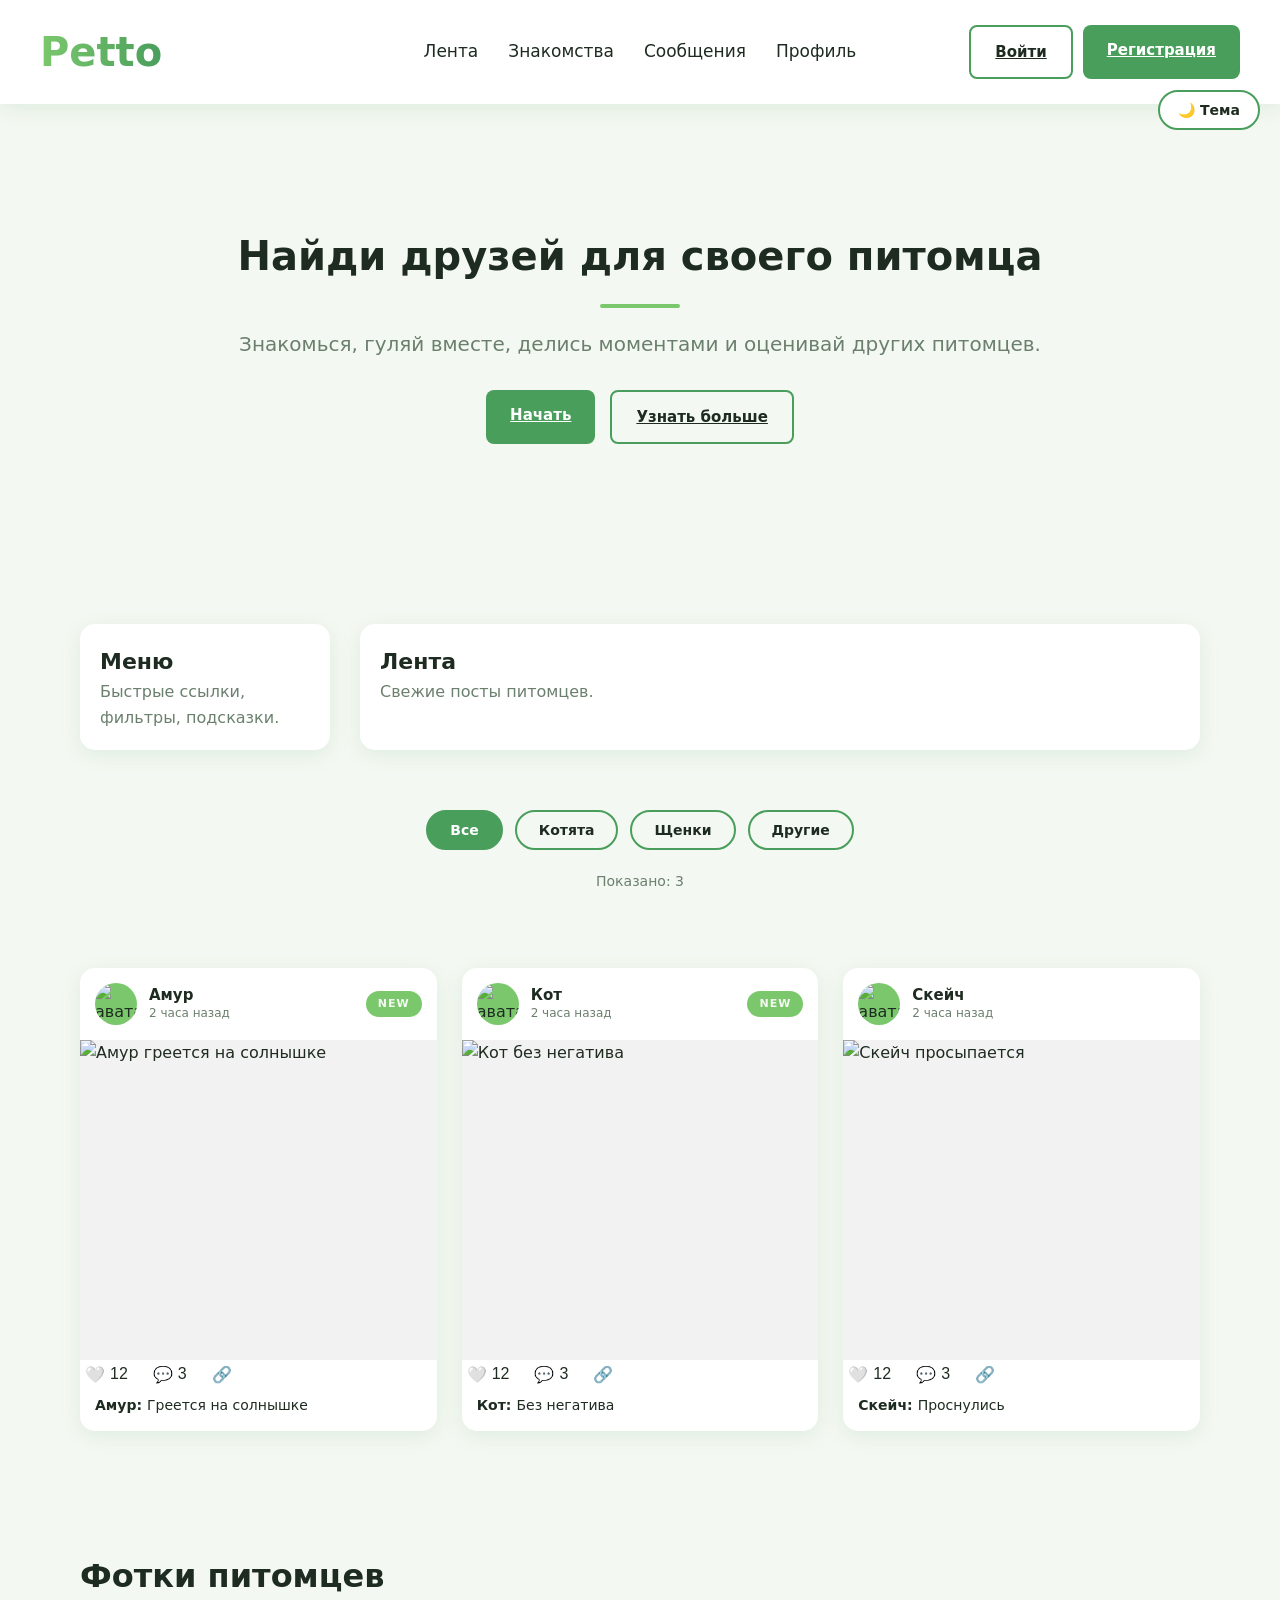
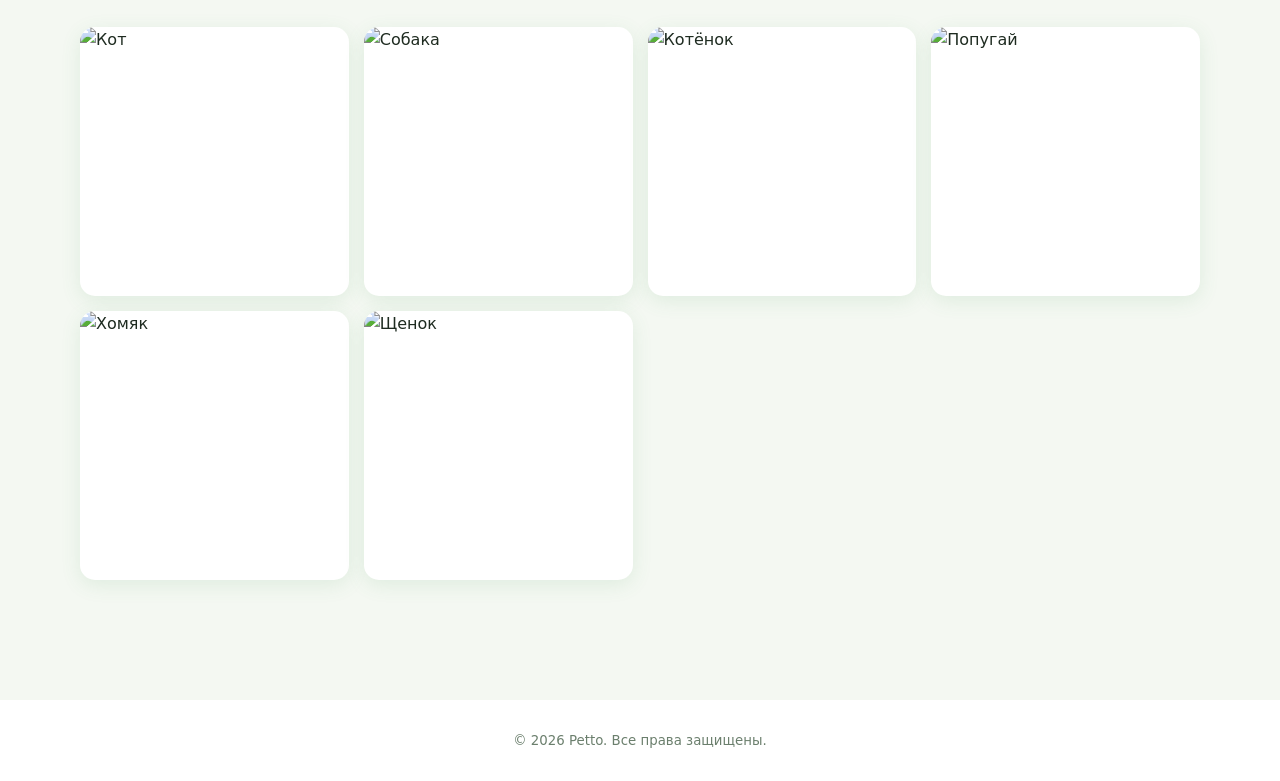
==== index.html @ 94817547 "Add files via upload" ====
<!DOCTYPE html>
<html lang="ru">
  <head>
    <meta charset="UTF-8">
    <meta name="viewport" content="width=device-width, initial-scale=1.0">
    <title>Petto - знакомства для питомцев</title>
    <link rel="stylesheet" href="style.css">
    <link rel="icon" href="icon.png" type="image/png">
  </head>
  <body>

<button class="theme-toggle" id="themeBtn" aria-label="Переключить тему"> 🌙 Тема</button>

  <header class="nav">
    <a href="#hero" class="logo grad">Petto</a>
    
    <nav class="menu">
      <ul>
        <li><a href="#feed">Лента</a></li>
        <li><a href="#swipe">Знакомства</a></li>
        <li><a href="#messages">Сообщения</a></li>
        <li><a href="#profile">Профиль</a></li>
      </ul>
    </nav>

    <menu class="header-actions">
      <a href="login.html" class="btn btn-ghost">Войти</a>
      <a href="auth.html" class="btn">Регистрация</a>
    </menu>
  </header>

  <main>

    <section id="hero" class="hero">
      <h1>Найди друзей для своего питомца</h1>
      <p>Знакомься, гуляй вместе, делись моментами и оценивай других питомцев.</p>
      <menu class="hero-actions">
        <a href="auth.html" class="btn">Начать</a>
        <a href="#projects" class="btn btn-ghost">Узнать больше</a>
      </menu>
    </section>

    <section class="layout">
      <aside class="sidebar">
        <h3>Меню</h3>
        <p>Быстрые ссылки, фильтры, подсказки.</p>
      </aside>
      <section class="content">
        <h2>Лента</h2>
        <p>Свежие посты питомцев.</p>
      </section>
    </section>
<menu class="filters">
    <button class="filter-btn active" data-filter="all">Все</button>
    <button class="filter-btn" data-filter="cats">Котята</button>
    <button class="filter-btn" data-filter="dogs">Щенки</button>
    <button class="filter-btn" data-filter="outhers">Другие</button>
       </menu>
       <p class="filter-count">Показано: <span id="filterCount">6</span></p>
    <section id="feed" class="cards-section">
      <article class="card post" data-category="cats">
        <header class="post-header">
          <img src="img/amyr2.png" alt="аватар" class="avatar">
          <p>
            <strong>Амур</strong>
            <time class="muted">2 часа назад</time>
          </p>
          <span class="badge">NEW</span>
        </header>
        
        <figure class="post-image">
          <img src="img/amyr1.png" alt="Амур греется на солнышке">
        </figure>

        <menu class="post-actions">
          <button class="like-btn" type="button" aria-label="Лайк">
            <span class="like-icon">🤍</span>
            <span class="like-count">12</span>
          </button>
          <button class="comment-toggle" type="button">
            💬 <span>3</span>
          </button>
          <button class="share-btn" type="button" aria-label="Поделиться">🔗</button>
        </menu>

        <section class="post-caption">
          <p><strong>Амур:</strong>Греется на солнышке</p>
        </section>
      </article>

      <article class="card post" data-category="cats">
        <header class="post-header">
          <img src="img/cat1.png" alt="аватар" class="avatar">
          <p>
            <strong>Кот</strong>
            <time class="muted">2 часа назад</time>
          </p>
          <span class="badge">NEW</span>
        </header>
        
        <figure class="post-image">
          <img src="img/cat1.png" alt="Кот без негатива">
        </figure>

        <menu class="post-actions">
          <button class="like-btn" type="button" aria-label="Лайк">
            <span class="like-icon">🤍</span>
            <span class="like-count">12</span>
          </button>
          <button class="comment-toggle" type="button">
            💬 <span>3</span>
          </button>
          <button class="share-btn" type="button" aria-label="Поделиться">🔗</button>
        </menu>

        <section class="post-caption">
          <p><strong>Кот:</strong>Без негатива</p>
        </section>
      </article>

      <article class="card post" data-category="dogs">
        <header class="post-header">
          <img src="img/shesh.png" alt="аватар" class="avatar">
          <p>
            <strong>Скейч</strong>
            <time class="muted">2 часа назад</time>
          </p>
        </header>
        
        <figure class="post-image">
          <img src="img/shesh.png" alt="Скейч просыпается">
        </figure>

        <menu class="post-actions">
          <button class="like-btn" type="button" aria-label="Лайк">
            <span class="like-icon">🤍</span>
            <span class="like-count">12</span>
          </button>
          <button class="comment-toggle" type="button">
            💬 <span>3</span>
          </button>
          <button class="share-btn" type="button" aria-label="Поделиться">🔗</button>
        </menu>

        <section class="post-caption">
          <p><strong>Скейч:</strong>Проснулись</p>
        </section>
      </article>
    </section>

    <section id="projects" class="projects">
      <h2>Фотки питомцев</h2>
       <section class="projects-grid">

        <article class="project">
          <img src="img/cat1.png" alt="Кот">
        </article>

        <article class="project">
          <img src="img/skesh2.png" alt="Собака">
        </article>

        <article class="project">
          <img src="img/amyr2.png" alt="Котёнок">
        </article>

        <article class="project">
          <img src="img/parrot.png" alt="Попугай">
        </article>

        <article class="project">
          <img src="img/hamster.png" alt="Хомяк">
        </article>

        <article class="project">
          <img src="img/puppy.png" alt="Щенок">
        </article>
      </section>
    </section>


  </main>

  <footer class="footer">
    <small>© 2026 Petto. Все права защищены.</small>
  </footer>

 

<button class="scroll-top" id="scrollTopBtn" aria-label="Наверх">
  ↑
</button>
<script src="script.js"></script>
  </body>
</html>
---- style.css ----
:root {
    --bg: #f4f8f2; 
    --card-bg: #ffffff;
    --neon: #7bc86c;
    --accent: #4a9e5c;
    --text: #1e2b20;
    --text-muted:#6b7f6d;
    --radius: 15px;
    --shadow: 0 5px 20px rgba(74, 158, 92, 0.12);
    --shadow-hover: 0 15px 40px rgba(74, 158, 92, 0.25);
    --transition: 0.3s ease;
    --primary: #667eea;
}
body.dark {
  --bg: #0f1a12;          
  --card-bg: #1a2a1e;     
  --neon: #a3e08d;         
  --accent: #6bc47a;       
  --text: #eaf5e5;        
  --text-muted: #8fa891;  
}
* {
    margin: 0;
    padding: 0;
    box-sizing: border-box;
}

body {
    font-family: system-ui, Arial, sans-serif;
    line-height: 1.6;
    color: var(--text);
    background: var(--bg);
    transition: background 0.3s, color 0.3s;
}

/*ШАПКА*/
.nav {
    display: grid;
    grid-template-columns: 1fr auto 1fr;
    align-items: center;
    padding: 20px 40px;
    background: var(--card-bg);
    box-shadow: var(--shadow);
    transition: background var(--transition);
    position: sticky;
    top: 0;
    z-index: 100;
}

.logo {
    font-size: 40px;
    font-weight: 800;
    text-decoration: none;
    justify-self: start;
}
.logo.grad {
    background: linear-gradient(90deg, var(--neon), var(--accent));
    -webkit-background-clip: text;
    background-clip: text; 
    color: transparent;
}

.menu {
    justify-self: center;
   
}
.menu a {
    text-decoration: none;
    color: var(--text);
    font-weight: 500;
    transition: color var(--transition);
 }
.menu ul {
    display: flex;
    gap: 30px;
    list-style: none;
    font-size: 17px;
}
.menu a:hover {
    color: var(--neon);
}
.header-actions {
    display: flex;
    gap: 10px;
    justify-self: end;
}
/*КНОПКИ*/
.btn {
    padding: 13px 24px;
    background: var(--accent);
    color: white;
    border: none;
    border-radius: 8px;
    font-size: 15px;
    font-weight: 600;
    cursor: pointer;
    transition: background var(--transition), transform 0.2s;
}
.btn:hover {
    background: var(--neon);
    transform: translateY(-1.5px);
}
.btn:active {
    transform: scale(0.95);
}
.btn-ghost {
    background: transparent;
    border: 2px solid var(--accent);
    color: var(--text);
}

 /*КАРТОЧКИ*/
.cards-section {
    display: grid;
    grid-template-columns: repeat(auto-fill, minmax(280px, 1fr));
    gap: 25px;
    padding: 60px 40px;
    max-width: 1200px;
    margin: 0 auto;
}
.card {
    position: relative;
    background: var(--card-bg);
    border-radius: var(--radius);
    box-shadow: var(--shadow);
    transition: transform var(--transition), box-shadow var(--transition);
    overflow: hidden;
}
.card:hover {
    transform: translateY(-3px);
    box-shadow: var(--shadow-hover);
}

/*БЕЙДЖ*/
    .badge {
    position: absolute;
    top: 15px;
    right: 15px;
    padding: 4px 12px;
    background: var(--neon);
    color: var(--bg);
    font-size: 11px;
    font-weight: 700;
    border-radius: 20px;
    letter-spacing: 1px;
    animation: pulse 2s infinite;
}

@keyframes pulse {
    0%, 100% { transform: scale(1); }
    50% { transform: scale(1.1); }
}

/*САЙДБАР+КОНТЕНТ*/
.layout {
    display: grid;
    grid-template-columns: 250px 1fr;
    gap: 30px;
    padding: 60px 40px;
    max-width: 1200px;
    margin: 0 auto;
}
.sidebar {
    background: var(--card-bg);
    color: var(--text);
    padding: 20px;
    border-radius: var(--radius);
    box-shadow: var(--shadow);
    transition: background var(--transition), color var(--transition);
}
.sidebar h3 {
    font-size: 22px;
    color: var(--text);
}
.sidebar p {
    color: var(--text-muted);
}
.content {
    background: var(--card-bg);
    color: var(--text);
    padding: 20px;
    border-radius: var(--radius);
    box-shadow: var(--shadow);
}
.content h2 {
    font-size: 22px;
    color: var(--text);
}
.content p {
    color: var(--text-muted);
}

/*КАРТОЧКИ*/
.projects {
  padding: 60px 40px;
  max-width: 1200px;
  margin: 0 auto;
}

.projects h2 {
  margin-bottom: 25px;
  font-size: clamp(22px, 3vw, 32px);
  color: var(--text);
}

.projects-grid {
  display: grid;
  grid-template-columns: repeat(auto-fill, minmax(230px, 1fr));
  gap: 15px;
}
.project {
    position: relative;
    aspect-ratio: 1 / 1;
    border-radius: var(--radius);
    overflow: hidden;
    background: var(--card-bg);
    box-shadow: var(--shadow);
    transition: transform var(--transition), box-shadow var(--transition);
}
.project img {
    width: 100%;
    height: 100%;
    object-fit: cover;
    display: block;
    transition: transform var(--transition);
}
.project:hover {
    transform: translateY(-5px);
    box-shadow: var(--shadow-hover);
}
.project:hover img {
    transform: scale(1.05);
}
 
/*HERO*/
.hero {
   padding: clamp(60px, 10vw, 120px) 40px;
   text-align: center;
   max-width: 900px;
   margin: 0 auto;
}
.hero h1 {
    font-size: clamp(26px, 5vw, 40px);
    margin-bottom: 20px;
    position: relative;
    padding-bottom: 20px;
}
.hero h1::after {
    content: "";
    position: absolute;
    bottom: 0;
    left: 50%;
    transform: translateX(-50%);
    width: 80px;
    height: 4px;
    background: var(--neon);
    border-radius: 2px;
}
.hero p {
    font-size: clamp(16px, 2vw, 20px);
    color: var(--text-muted);
    margin-bottom: 30px;
}
.hero-actions {
    display: flex;
    justify-content: center;
    gap: 15px;
}

/*КНОПКА НАВЕРХ*/
.scroll-top {
    position: fixed;
    bottom: 30px;
    right: 30px;
    width: 55px;
    height: 55px;
    background: var(--accent);
    color: white;
    border: none;
    border-radius: 50%;
    display: flex;
    justify-content: center;
    align-items: center;
    font-size: 24px;
    font-weight: bold;
    cursor: pointer;
    box-shadow: 0 5px 20px rgba(74, 158, 92, 0.4);
    z-index: 999;
    opacity: 0;
    visibility: hidden;
    transition: background var(--transition), transform var(--transition);
    font-family: inherit;
}
.scroll-top.visible {
  opacity: 1;
  visibility: visible;
}
.scroll-top:hover {
    background: var(--neon);
    filter: brightness(0.9);
    transform: translateY(-5px) scale(1.05);
}
.scroll-top:active {
  transform: scale(0.95);
}


/*ТЕМА*/
.theme-toggle {
  position: fixed;
  top: 90px;
  right: 20px;
  padding: 10px 18px;
  background: var(--card-bg);
  color: var(--text);
  border: 2px solid var(--accent);
  border-radius: 50px;
  cursor: pointer;
  font-weight: 600;
  font-size: 14px;
  z-index: 200;
  width: auto;              
  max-width: 160px;         
  height: auto;             
  transition: background 0.3s, color 0.3s, transform 0.2s;
  font-family: inherit;
}
.theme-toggle:hover {
    background: var(--accent);
    color: white;
    transform: translateY(-1px);
}
.theme-toggle:active {
  transform: scale(0.95);
}
footer {
    display: flex;
    justify-content: center;
    align-items: center;
    padding: 30px;
    background: var(--card-bg);
    color: var(--text-muted);
    margin-top: 60px;
}

/*АДАПТИВ*/
@media (max-width: 1024px) {
    .projects-grid {
        grid-template-columns: repeat(2, 1fr);
    }
}
@media (max-width: 768px) {
    .nav {
    grid-template-columns: 1fr;
    text-align: center;
    gap: 12px;
    padding: 16px 20px;
  }

  .logo {
    justify-self: center;
  }

  .menu {
    justify-self: center;
  }
  .menu ul {
    flex-direction: column;
    gap: 8px;
  }

  .header-actions {
    flex-direction: column;
    justify-self: center;
    width: 100%;
    gap: 8px;
  }

  .header-actions .btn {
    width: 100%;
  }
  .hero {
    padding: 40px 20px;
  }

  .hero-actions {
    flex-direction: column;
    align-items: center;
    gap: 10px;
  }
   .layout {
    grid-template-columns: 1fr;
    padding: 30px 20px;
  }
  .cards-section {
    grid-template-columns: 1fr;
    padding: 40px 20px;
  }
  .projects {
    padding: 40px 20px;
  }

  .projects-grid {
    grid-template-columns: 1fr;
  }
   .scroll-top {
    width: 45px;
    height: 45px;
    font-size: 20px;
    bottom: 20px;
    right: 20px;
  }

  .theme-toggle {
    top: 16px;              
    bottom: auto;           
    right: 16px;
    padding: 8px 14px;
    font-size: 13px;
    width: auto;           
    max-width: 140px;  
    z-index: 200;
  }
}
@media (max-width: 400px) {
  .hero h1 {
    font-size: 22px;
  }

  .btn {
    padding: 10px 18px;
    font-size: 14px;
  }

  .logo {
    font-size: 20px;
  }
}

/*ПОСТЫ*/
.post {
  padding: 0;              
  overflow: hidden;  
  margin-top: -15px;      
}


.post-header {
  display: flex;
  align-items: center;
  gap: 12px;
  padding: 15px;
  position: relative;
}

.avatar {
  width: 42px;
  height: 42px;
  border-radius: 50%;     
  background: var(--neon); 
  object-fit: cover;
}

.post-header p {
  display: flex;
  flex-direction: column;
  line-height: 1.3;
  margin: 0;
}

.post-header strong {
  font-size: 15px;
  color: var(--text);
}

.post-header time {
  font-size: 12px;
  color: var(--text-muted);
}

.post .badge {
  position: static;
  margin-left: auto;       
}

.post-image {
  margin: 0;
  background: rgba(0, 0, 0, 0.05);
}

.post-image img {
  width: 100%;
  height: 320px;        
  object-fit: cover;       
  display: block;
}

.post-actions {
  display: flex;
  flex-direction: row;
  gap: 15px;
  
}

.like-btn,
.comment-toggle,
.share-btn {
  background: transparent;
  border: none;
  color: var(--text);
  font-size: 16px;
  cursor: pointer;
  display: flex;
  align-items: center;
  gap: 5px;
  padding: 5px;
  border-radius: 6px;
  transition: background var(--transition);
}

.like-btn:hover,
.comment-toggle:hover,
.share-btn:hover {
  background: rgba(123, 200, 108, 0.15);
}

.like-btn.is-liked {
  color: #e63946;
}

.like-btn.is-liked .like-icon {
  animation: pop 0.3s ease;
}

@keyframes pop {
  0%   { transform: scale(1); }
  50%  { transform: scale(1.4); }
  100% { transform: scale(1); }
}

.post-caption {
  padding: 5px 15px 15px;
  font-size: 14px;
}

.post-caption p {
  color: var(--text);
  margin: 0;
}

.post-caption strong {
  margin-right: 5px;
}

.filters {
  display: flex;
    justify-content: center;
    flex-wrap: wrap;
    gap: 12px;
    margin-bottom: 20px;
    padding: 0 20px;
}
.filter-btn {
    padding: 10px 22px;
    background: transparent;
    color: var(--text);
    border: 2px solid var(--accent);
    border-radius: 50px;
    font-size: 14px;
    font-weight: 600;
    cursor: pointer;
    transition: background 0.3s, color 0.3s, transform 0.2s;
    font-family: inherit;
}

.filter-btn:hover {
    background: var(--accent);
    color: white;
    transform: translateY(-2px);
}

.filter-btn.active {
    background: var(--accent);
    color: white;
}

.card.hidden {
    display: none;
}
.filter-count {
    text-align: center;
    color: var(--text-muted);
    margin-bottom: 30px;
    font-size: 14px;
}
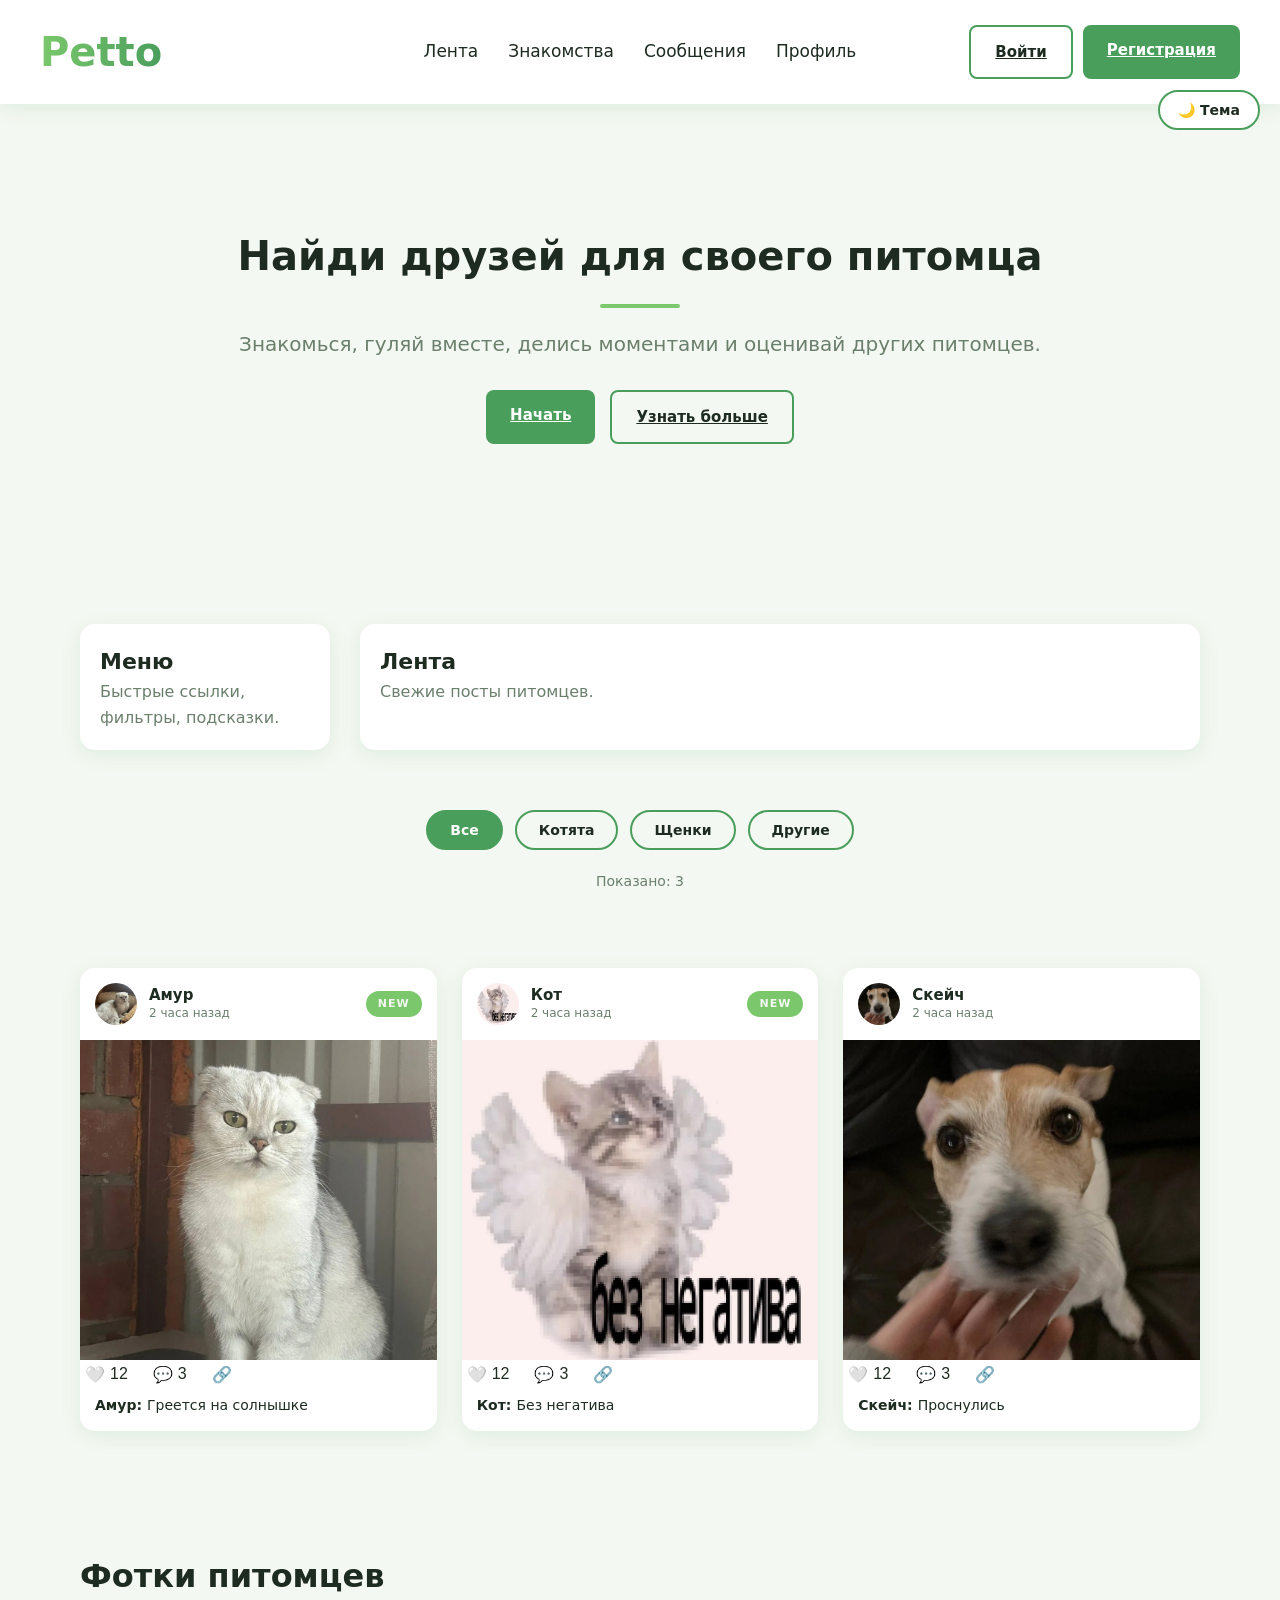
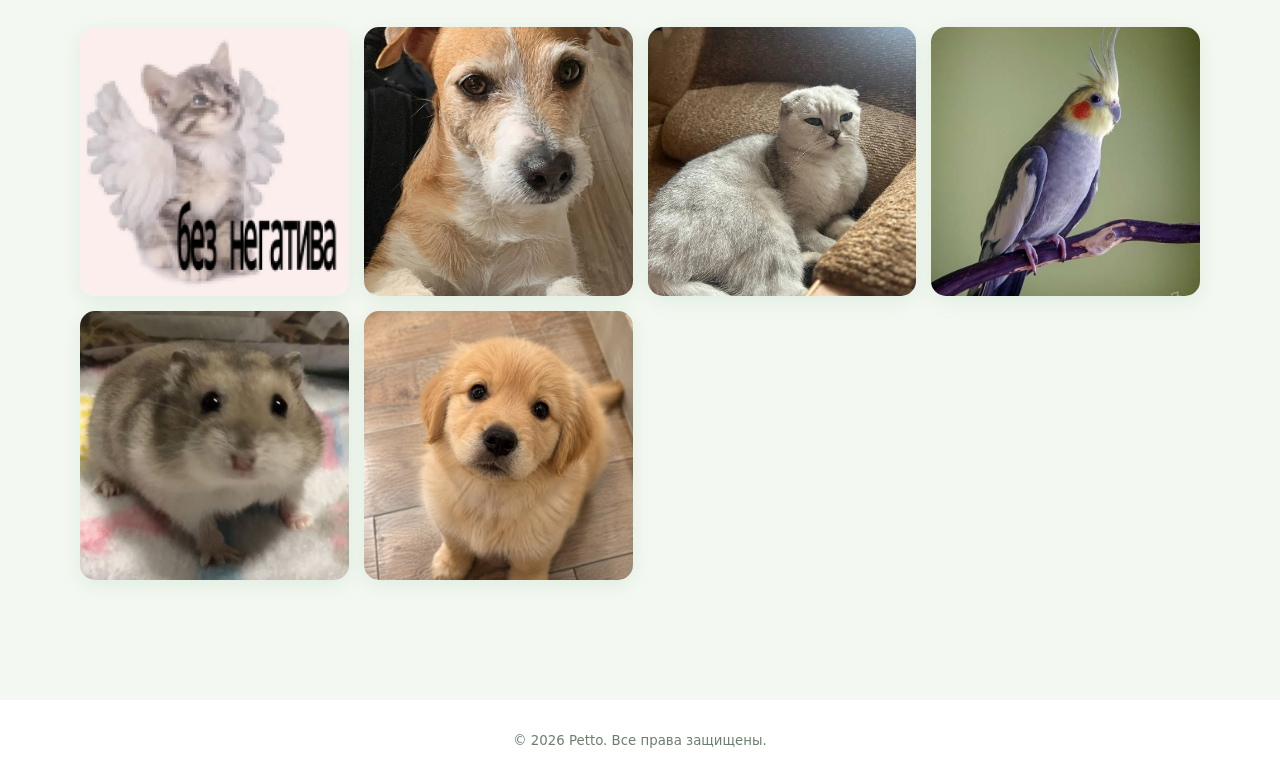
==== commit 6aaef62f: "Добавила сайт, фото и код" ====
--- a/index.html
+++ b/index.html
@@ -1,195 +1,211 @@
-<!DOCTYPE html>
-<html lang="ru">
-  <head>
-    <meta charset="UTF-8">
-    <meta name="viewport" content="width=device-width, initial-scale=1.0">
-    <title>Petto - знакомства для питомцев</title>
-    <link rel="stylesheet" href="style.css">
-    <link rel="icon" href="icon.png" type="image/png">
-  </head>
-  <body>
-
-<button class="theme-toggle" id="themeBtn" aria-label="Переключить тему"> 🌙 Тема</button>
-
-  <header class="nav">
-    <a href="#hero" class="logo grad">Petto</a>
-    
-    <nav class="menu">
-      <ul>
-        <li><a href="#feed">Лента</a></li>
-        <li><a href="#swipe">Знакомства</a></li>
-        <li><a href="#messages">Сообщения</a></li>
-        <li><a href="#profile">Профиль</a></li>
-      </ul>
-    </nav>
-
-    <menu class="header-actions">
-      <a href="login.html" class="btn btn-ghost">Войти</a>
-      <a href="auth.html" class="btn">Регистрация</a>
-    </menu>
-  </header>
-
-  <main>
-
-    <section id="hero" class="hero">
-      <h1>Найди друзей для своего питомца</h1>
-      <p>Знакомься, гуляй вместе, делись моментами и оценивай других питомцев.</p>
-      <menu class="hero-actions">
-        <a href="auth.html" class="btn">Начать</a>
-        <a href="#projects" class="btn btn-ghost">Узнать больше</a>
-      </menu>
-    </section>
-
-    <section class="layout">
-      <aside class="sidebar">
-        <h3>Меню</h3>
-        <p>Быстрые ссылки, фильтры, подсказки.</p>
-      </aside>
-      <section class="content">
-        <h2>Лента</h2>
-        <p>Свежие посты питомцев.</p>
-      </section>
-    </section>
-<menu class="filters">
-    <button class="filter-btn active" data-filter="all">Все</button>
-    <button class="filter-btn" data-filter="cats">Котята</button>
-    <button class="filter-btn" data-filter="dogs">Щенки</button>
-    <button class="filter-btn" data-filter="outhers">Другие</button>
-       </menu>
-       <p class="filter-count">Показано: <span id="filterCount">6</span></p>
-    <section id="feed" class="cards-section">
-      <article class="card post" data-category="cats">
-        <header class="post-header">
-          <img src="img/amyr2.png" alt="аватар" class="avatar">
-          <p>
-            <strong>Амур</strong>
-            <time class="muted">2 часа назад</time>
-          </p>
-          <span class="badge">NEW</span>
-        </header>
-        
-        <figure class="post-image">
-          <img src="img/amyr1.png" alt="Амур греется на солнышке">
-        </figure>
-
-        <menu class="post-actions">
-          <button class="like-btn" type="button" aria-label="Лайк">
-            <span class="like-icon">🤍</span>
-            <span class="like-count">12</span>
-          </button>
-          <button class="comment-toggle" type="button">
-            💬 <span>3</span>
-          </button>
-          <button class="share-btn" type="button" aria-label="Поделиться">🔗</button>
-        </menu>
-
-        <section class="post-caption">
-          <p><strong>Амур:</strong>Греется на солнышке</p>
-        </section>
-      </article>
-
-      <article class="card post" data-category="cats">
-        <header class="post-header">
-          <img src="img/cat1.png" alt="аватар" class="avatar">
-          <p>
-            <strong>Кот</strong>
-            <time class="muted">2 часа назад</time>
-          </p>
-          <span class="badge">NEW</span>
-        </header>
-        
-        <figure class="post-image">
-          <img src="img/cat1.png" alt="Кот без негатива">
-        </figure>
-
-        <menu class="post-actions">
-          <button class="like-btn" type="button" aria-label="Лайк">
-            <span class="like-icon">🤍</span>
-            <span class="like-count">12</span>
-          </button>
-          <button class="comment-toggle" type="button">
-            💬 <span>3</span>
-          </button>
-          <button class="share-btn" type="button" aria-label="Поделиться">🔗</button>
-        </menu>
-
-        <section class="post-caption">
-          <p><strong>Кот:</strong>Без негатива</p>
-        </section>
-      </article>
-
-      <article class="card post" data-category="dogs">
-        <header class="post-header">
-          <img src="img/shesh.png" alt="аватар" class="avatar">
-          <p>
-            <strong>Скейч</strong>
-            <time class="muted">2 часа назад</time>
-          </p>
-        </header>
-        
-        <figure class="post-image">
-          <img src="img/shesh.png" alt="Скейч просыпается">
-        </figure>
-
-        <menu class="post-actions">
-          <button class="like-btn" type="button" aria-label="Лайк">
-            <span class="like-icon">🤍</span>
-            <span class="like-count">12</span>
-          </button>
-          <button class="comment-toggle" type="button">
-            💬 <span>3</span>
-          </button>
-          <button class="share-btn" type="button" aria-label="Поделиться">🔗</button>
-        </menu>
-
-        <section class="post-caption">
-          <p><strong>Скейч:</strong>Проснулись</p>
-        </section>
-      </article>
-    </section>
-
-    <section id="projects" class="projects">
-      <h2>Фотки питомцев</h2>
-       <section class="projects-grid">
-
-        <article class="project">
-          <img src="img/cat1.png" alt="Кот">
-        </article>
-
-        <article class="project">
-          <img src="img/skesh2.png" alt="Собака">
-        </article>
-
-        <article class="project">
-          <img src="img/amyr2.png" alt="Котёнок">
-        </article>
-
-        <article class="project">
-          <img src="img/parrot.png" alt="Попугай">
-        </article>
-
-        <article class="project">
-          <img src="img/hamster.png" alt="Хомяк">
-        </article>
-
-        <article class="project">
-          <img src="img/puppy.png" alt="Щенок">
-        </article>
-      </section>
-    </section>
-
-
-  </main>
-
-  <footer class="footer">
-    <small>© 2026 Petto. Все права защищены.</small>
-  </footer>
-
- 
-
-<button class="scroll-top" id="scrollTopBtn" aria-label="Наверх">
-  ↑
-</button>
-<script src="script.js"></script>
-  </body>
+<!DOCTYPE html>
+<html lang="ru">
+  <head>
+    <meta charset="UTF-8">
+    <meta name="viewport" content="width=device-width, initial-scale=1.0">
+    <title>Petto - знакомства для питомцев</title>
+    <link rel="stylesheet" href="style.css">
+    <link rel="icon" href="icon.png" type="image/svg+xml">
+  </head>
+  <body>
+
+<button class="theme-toggle" id="themeBtn" aria-label="Переключить тему"> 🌙 Тема</button>
+
+  <header class="nav">
+
+    <a href="#hero" class="logo grad">Petto</a>
+
+    <nav class="menu">
+      <ul>
+        <li><a href="auth.html">Лента</a></li>
+        <li><a href="auth.html">Знакомства</a></li>
+        <li><a href="auth.html">Сообщения</a></li>
+        <li><a href="auth.html">Профиль</a></li>
+      </ul>
+    </nav>
+    <menu class="header-btn">
+      <a href="login.html" class="btn btn-ghost">Войти</a>
+      <a href="auth.html" class="btn">Регистрация</a>
+    </menu>
+ 
+   
+  </header>
+<button class="burger" id="burgerBtn" aria-label="Открыть меню">
+      <span></span>
+      <span></span>
+      <span></span>
+    </button>
+   
+   <nav class="mobile-nav" id="mobileNav">
+    <a href="#feed">Лента</a>
+    <a href="#swipe">Знакомства</a>
+    <a href="#messages">Сообщения</a>
+    <a href="#profile">Профиль</a>
+    <a href="login.html" class="mobile-btn">Войти</a>
+    <a href="auth.html" class="mobile-btn">Регистрация</a>
+</nav>
+
+  <main>
+
+    <section id="hero" class="hero">
+      <h1>Найди друзей для своего питомца</h1>
+      <p>Знакомься, гуляй вместе, делись моментами и оценивай других питомцев.</p>
+      <menu class="hero-actions">
+        <a href="auth.html" class="btn">Начать</a>
+        <a href="#projects" class="btn btn-ghost">Узнать больше</a>
+      </menu>
+    </section>
+
+    <section class="layout">
+      <aside class="sidebar">
+        <h3>Меню</h3>
+        <p>Быстрые ссылки, фильтры, подсказки.</p>
+      </aside>
+      <section class="content">
+        <h2>Лента</h2>
+        <p>Свежие посты питомцев.</p>
+      </section>
+    </section>
+<menu class="filters">
+    <button class="filter-btn active" data-filter="all">Все</button>
+    <button class="filter-btn" data-filter="cats">Котята</button>
+    <button class="filter-btn" data-filter="dogs">Щенки</button>
+    <button class="filter-btn" data-filter="outhers">Другие</button>
+       </menu>
+       <p class="filter-count">Показано: <span id="filterCount">6</span></p>
+    <section id="feed" class="cards-section">
+      <article class="card post" data-category="cats">
+        <header class="post-header">
+          <img src="img/amyr2.png" alt="аватар" class="avatar">
+          <p>
+            <strong>Амур</strong>
+            <time class="muted">2 часа назад</time>
+          </p>
+          <span class="badge">NEW</span>
+        </header>
+        
+        <figure class="post-image">
+          <img src="img/amyr1.png" alt="Амур греется на солнышке">
+        </figure>
+
+        <menu class="post-actions">
+          <button class="like-btn" type="button" aria-label="Лайк">
+            <span class="like-icon">🤍</span>
+            <span class="like-count">12</span>
+          </button>
+          <button class="comment-toggle" type="button">
+            💬 <span>3</span>
+          </button>
+          <button class="share-btn" type="button" aria-label="Поделиться">🔗</button>
+        </menu>
+
+        <section class="post-caption">
+          <p><strong>Амур:</strong>Греется на солнышке</p>
+        </section>
+      </article>
+
+      <article class="card post" data-category="cats">
+        <header class="post-header">
+          <img src="img/cat1.png" alt="аватар" class="avatar">
+          <p>
+            <strong>Кот</strong>
+            <time class="muted">2 часа назад</time>
+          </p>
+          <span class="badge">NEW</span>
+        </header>
+        
+        <figure class="post-image">
+          <img src="img/cat1.png" alt="Кот без негатива">
+        </figure>
+
+        <menu class="post-actions">
+          <button class="like-btn" type="button" aria-label="Лайк">
+            <span class="like-icon">🤍</span>
+            <span class="like-count">12</span>
+          </button>
+          <button class="comment-toggle" type="button">
+            💬 <span>3</span>
+          </button>
+          <button class="share-btn" type="button" aria-label="Поделиться">🔗</button>
+        </menu>
+
+        <section class="post-caption">
+          <p><strong>Кот:</strong>Без негатива</p>
+        </section>
+      </article>
+
+      <article class="card post" data-category="dogs">
+        <header class="post-header">
+          <img src="img/shesh.png" alt="аватар" class="avatar">
+          <p>
+            <strong>Скейч</strong>
+            <time class="muted">2 часа назад</time>
+          </p>
+        </header>
+        
+        <figure class="post-image">
+          <img src="img/shesh.png" alt="Скейч просыпается">
+        </figure>
+
+        <menu class="post-actions">
+          <button class="like-btn" type="button" aria-label="Лайк">
+            <span class="like-icon">🤍</span>
+            <span class="like-count">12</span>
+          </button>
+          <button class="comment-toggle" type="button">
+            💬 <span>3</span>
+          </button>
+          <button class="share-btn" type="button" aria-label="Поделиться">🔗</button>
+        </menu>
+
+        <section class="post-caption">
+          <p><strong>Скейч:</strong>Проснулись</p>
+        </section>
+      </article>
+    </section>
+
+    <section id="projects" class="projects">
+      <h2>Фотки питомцев</h2>
+       <section class="projects-grid">
+
+        <article class="project">
+          <img src="img/cat1.png" alt="Кот">
+        </article>
+
+        <article class="project">
+          <img src="img/skesh2.png" alt="Собака">
+        </article>
+
+        <article class="project">
+          <img src="img/amyr2.png" alt="Котёнок">
+        </article>
+
+        <article class="project">
+          <img src="img/parrot.png" alt="Попугай">
+        </article>
+
+        <article class="project">
+          <img src="img/hamster.png" alt="Хомяк">
+        </article>
+
+        <article class="project">
+          <img src="img/puppy.png" alt="Щенок">
+        </article>
+      </section>
+    </section>
+
+
+  </main>
+
+  <footer class="footer">
+    <small>© 2026 Petto. Все права защищены.</small>
+  </footer>
+
+ 
+
+<button class="scroll-top" id="scrollTopBtn" aria-label="Наверх">
+  ↑
+</button>
+<script src="script.js"></script>
+  </body>
 </html>
--- a/style.css
+++ b/style.css
@@ -1,595 +1,740 @@
-:root {
-    --bg: #f4f8f2; 
-    --card-bg: #ffffff;
-    --neon: #7bc86c;
-    --accent: #4a9e5c;
-    --text: #1e2b20;
-    --text-muted:#6b7f6d;
-    --radius: 15px;
-    --shadow: 0 5px 20px rgba(74, 158, 92, 0.12);
-    --shadow-hover: 0 15px 40px rgba(74, 158, 92, 0.25);
-    --transition: 0.3s ease;
-    --primary: #667eea;
-}
-body.dark {
-  --bg: #0f1a12;          
-  --card-bg: #1a2a1e;     
-  --neon: #a3e08d;         
-  --accent: #6bc47a;       
-  --text: #eaf5e5;        
-  --text-muted: #8fa891;  
-}
-* {
-    margin: 0;
-    padding: 0;
-    box-sizing: border-box;
-}
-
-body {
-    font-family: system-ui, Arial, sans-serif;
-    line-height: 1.6;
-    color: var(--text);
-    background: var(--bg);
-    transition: background 0.3s, color 0.3s;
-}
-
-/*ШАПКА*/
-.nav {
-    display: grid;
-    grid-template-columns: 1fr auto 1fr;
-    align-items: center;
-    padding: 20px 40px;
-    background: var(--card-bg);
-    box-shadow: var(--shadow);
-    transition: background var(--transition);
-    position: sticky;
-    top: 0;
-    z-index: 100;
-}
-
-.logo {
-    font-size: 40px;
-    font-weight: 800;
-    text-decoration: none;
-    justify-self: start;
-}
-.logo.grad {
-    background: linear-gradient(90deg, var(--neon), var(--accent));
-    -webkit-background-clip: text;
-    background-clip: text; 
-    color: transparent;
-}
-
-.menu {
-    justify-self: center;
-   
-}
-.menu a {
-    text-decoration: none;
-    color: var(--text);
-    font-weight: 500;
-    transition: color var(--transition);
- }
-.menu ul {
-    display: flex;
-    gap: 30px;
-    list-style: none;
-    font-size: 17px;
-}
-.menu a:hover {
-    color: var(--neon);
-}
-.header-actions {
-    display: flex;
-    gap: 10px;
-    justify-self: end;
-}
-/*КНОПКИ*/
-.btn {
-    padding: 13px 24px;
-    background: var(--accent);
-    color: white;
-    border: none;
-    border-radius: 8px;
-    font-size: 15px;
-    font-weight: 600;
-    cursor: pointer;
-    transition: background var(--transition), transform 0.2s;
-}
-.btn:hover {
-    background: var(--neon);
-    transform: translateY(-1.5px);
-}
-.btn:active {
-    transform: scale(0.95);
-}
-.btn-ghost {
-    background: transparent;
-    border: 2px solid var(--accent);
-    color: var(--text);
-}
-
- /*КАРТОЧКИ*/
-.cards-section {
-    display: grid;
-    grid-template-columns: repeat(auto-fill, minmax(280px, 1fr));
-    gap: 25px;
-    padding: 60px 40px;
-    max-width: 1200px;
-    margin: 0 auto;
-}
-.card {
-    position: relative;
-    background: var(--card-bg);
-    border-radius: var(--radius);
-    box-shadow: var(--shadow);
-    transition: transform var(--transition), box-shadow var(--transition);
-    overflow: hidden;
-}
-.card:hover {
-    transform: translateY(-3px);
-    box-shadow: var(--shadow-hover);
-}
-
-/*БЕЙДЖ*/
-    .badge {
-    position: absolute;
-    top: 15px;
-    right: 15px;
-    padding: 4px 12px;
-    background: var(--neon);
-    color: var(--bg);
-    font-size: 11px;
-    font-weight: 700;
-    border-radius: 20px;
-    letter-spacing: 1px;
-    animation: pulse 2s infinite;
-}
-
-@keyframes pulse {
-    0%, 100% { transform: scale(1); }
-    50% { transform: scale(1.1); }
-}
-
-/*САЙДБАР+КОНТЕНТ*/
-.layout {
-    display: grid;
-    grid-template-columns: 250px 1fr;
-    gap: 30px;
-    padding: 60px 40px;
-    max-width: 1200px;
-    margin: 0 auto;
-}
-.sidebar {
-    background: var(--card-bg);
-    color: var(--text);
-    padding: 20px;
-    border-radius: var(--radius);
-    box-shadow: var(--shadow);
-    transition: background var(--transition), color var(--transition);
-}
-.sidebar h3 {
-    font-size: 22px;
-    color: var(--text);
-}
-.sidebar p {
-    color: var(--text-muted);
-}
-.content {
-    background: var(--card-bg);
-    color: var(--text);
-    padding: 20px;
-    border-radius: var(--radius);
-    box-shadow: var(--shadow);
-}
-.content h2 {
-    font-size: 22px;
-    color: var(--text);
-}
-.content p {
-    color: var(--text-muted);
-}
-
-/*КАРТОЧКИ*/
-.projects {
-  padding: 60px 40px;
-  max-width: 1200px;
-  margin: 0 auto;
-}
-
-.projects h2 {
-  margin-bottom: 25px;
-  font-size: clamp(22px, 3vw, 32px);
-  color: var(--text);
-}
-
-.projects-grid {
-  display: grid;
-  grid-template-columns: repeat(auto-fill, minmax(230px, 1fr));
-  gap: 15px;
-}
-.project {
-    position: relative;
-    aspect-ratio: 1 / 1;
-    border-radius: var(--radius);
-    overflow: hidden;
-    background: var(--card-bg);
-    box-shadow: var(--shadow);
-    transition: transform var(--transition), box-shadow var(--transition);
-}
-.project img {
-    width: 100%;
-    height: 100%;
-    object-fit: cover;
-    display: block;
-    transition: transform var(--transition);
-}
-.project:hover {
-    transform: translateY(-5px);
-    box-shadow: var(--shadow-hover);
-}
-.project:hover img {
-    transform: scale(1.05);
-}
- 
-/*HERO*/
-.hero {
-   padding: clamp(60px, 10vw, 120px) 40px;
-   text-align: center;
-   max-width: 900px;
-   margin: 0 auto;
-}
-.hero h1 {
-    font-size: clamp(26px, 5vw, 40px);
-    margin-bottom: 20px;
-    position: relative;
-    padding-bottom: 20px;
-}
-.hero h1::after {
-    content: "";
-    position: absolute;
-    bottom: 0;
-    left: 50%;
-    transform: translateX(-50%);
-    width: 80px;
-    height: 4px;
-    background: var(--neon);
-    border-radius: 2px;
-}
-.hero p {
-    font-size: clamp(16px, 2vw, 20px);
-    color: var(--text-muted);
-    margin-bottom: 30px;
-}
-.hero-actions {
-    display: flex;
-    justify-content: center;
-    gap: 15px;
-}
-
-/*КНОПКА НАВЕРХ*/
-.scroll-top {
-    position: fixed;
-    bottom: 30px;
-    right: 30px;
-    width: 55px;
-    height: 55px;
-    background: var(--accent);
-    color: white;
-    border: none;
-    border-radius: 50%;
-    display: flex;
-    justify-content: center;
-    align-items: center;
-    font-size: 24px;
-    font-weight: bold;
-    cursor: pointer;
-    box-shadow: 0 5px 20px rgba(74, 158, 92, 0.4);
-    z-index: 999;
-    opacity: 0;
-    visibility: hidden;
-    transition: background var(--transition), transform var(--transition);
-    font-family: inherit;
-}
-.scroll-top.visible {
-  opacity: 1;
-  visibility: visible;
-}
-.scroll-top:hover {
-    background: var(--neon);
-    filter: brightness(0.9);
-    transform: translateY(-5px) scale(1.05);
-}
-.scroll-top:active {
-  transform: scale(0.95);
-}
-
-
-/*ТЕМА*/
-.theme-toggle {
-  position: fixed;
-  top: 90px;
-  right: 20px;
-  padding: 10px 18px;
-  background: var(--card-bg);
-  color: var(--text);
-  border: 2px solid var(--accent);
-  border-radius: 50px;
-  cursor: pointer;
-  font-weight: 600;
-  font-size: 14px;
-  z-index: 200;
-  width: auto;              
-  max-width: 160px;         
-  height: auto;             
-  transition: background 0.3s, color 0.3s, transform 0.2s;
-  font-family: inherit;
-}
-.theme-toggle:hover {
-    background: var(--accent);
-    color: white;
-    transform: translateY(-1px);
-}
-.theme-toggle:active {
-  transform: scale(0.95);
-}
-footer {
-    display: flex;
-    justify-content: center;
-    align-items: center;
-    padding: 30px;
-    background: var(--card-bg);
-    color: var(--text-muted);
-    margin-top: 60px;
-}
-
-/*АДАПТИВ*/
-@media (max-width: 1024px) {
-    .projects-grid {
-        grid-template-columns: repeat(2, 1fr);
-    }
-}
-@media (max-width: 768px) {
-    .nav {
-    grid-template-columns: 1fr;
-    text-align: center;
-    gap: 12px;
-    padding: 16px 20px;
-  }
-
-  .logo {
-    justify-self: center;
-  }
-
-  .menu {
-    justify-self: center;
-  }
-  .menu ul {
-    flex-direction: column;
-    gap: 8px;
-  }
-
-  .header-actions {
-    flex-direction: column;
-    justify-self: center;
-    width: 100%;
-    gap: 8px;
-  }
-
-  .header-actions .btn {
-    width: 100%;
-  }
-  .hero {
-    padding: 40px 20px;
-  }
-
-  .hero-actions {
-    flex-direction: column;
-    align-items: center;
-    gap: 10px;
-  }
-   .layout {
-    grid-template-columns: 1fr;
-    padding: 30px 20px;
-  }
-  .cards-section {
-    grid-template-columns: 1fr;
-    padding: 40px 20px;
-  }
-  .projects {
-    padding: 40px 20px;
-  }
-
-  .projects-grid {
-    grid-template-columns: 1fr;
-  }
-   .scroll-top {
-    width: 45px;
-    height: 45px;
-    font-size: 20px;
-    bottom: 20px;
-    right: 20px;
-  }
-
-  .theme-toggle {
-    top: 16px;              
-    bottom: auto;           
-    right: 16px;
-    padding: 8px 14px;
-    font-size: 13px;
-    width: auto;           
-    max-width: 140px;  
-    z-index: 200;
-  }
-}
-@media (max-width: 400px) {
-  .hero h1 {
-    font-size: 22px;
-  }
-
-  .btn {
-    padding: 10px 18px;
-    font-size: 14px;
-  }
-
-  .logo {
-    font-size: 20px;
-  }
-}
-
-/*ПОСТЫ*/
-.post {
-  padding: 0;              
-  overflow: hidden;  
-  margin-top: -15px;      
-}
-
-
-.post-header {
-  display: flex;
-  align-items: center;
-  gap: 12px;
-  padding: 15px;
-  position: relative;
-}
-
-.avatar {
-  width: 42px;
-  height: 42px;
-  border-radius: 50%;     
-  background: var(--neon); 
-  object-fit: cover;
-}
-
-.post-header p {
-  display: flex;
-  flex-direction: column;
-  line-height: 1.3;
-  margin: 0;
-}
-
-.post-header strong {
-  font-size: 15px;
-  color: var(--text);
-}
-
-.post-header time {
-  font-size: 12px;
-  color: var(--text-muted);
-}
-
-.post .badge {
-  position: static;
-  margin-left: auto;       
-}
-
-.post-image {
-  margin: 0;
-  background: rgba(0, 0, 0, 0.05);
-}
-
-.post-image img {
-  width: 100%;
-  height: 320px;        
-  object-fit: cover;       
-  display: block;
-}
-
-.post-actions {
-  display: flex;
-  flex-direction: row;
-  gap: 15px;
-  
-}
-
-.like-btn,
-.comment-toggle,
-.share-btn {
-  background: transparent;
-  border: none;
-  color: var(--text);
-  font-size: 16px;
-  cursor: pointer;
-  display: flex;
-  align-items: center;
-  gap: 5px;
-  padding: 5px;
-  border-radius: 6px;
-  transition: background var(--transition);
-}
-
-.like-btn:hover,
-.comment-toggle:hover,
-.share-btn:hover {
-  background: rgba(123, 200, 108, 0.15);
-}
-
-.like-btn.is-liked {
-  color: #e63946;
-}
-
-.like-btn.is-liked .like-icon {
-  animation: pop 0.3s ease;
-}
-
-@keyframes pop {
-  0%   { transform: scale(1); }
-  50%  { transform: scale(1.4); }
-  100% { transform: scale(1); }
-}
-
-.post-caption {
-  padding: 5px 15px 15px;
-  font-size: 14px;
-}
-
-.post-caption p {
-  color: var(--text);
-  margin: 0;
-}
-
-.post-caption strong {
-  margin-right: 5px;
-}
-
-.filters {
-  display: flex;
-    justify-content: center;
-    flex-wrap: wrap;
-    gap: 12px;
-    margin-bottom: 20px;
-    padding: 0 20px;
-}
-.filter-btn {
-    padding: 10px 22px;
-    background: transparent;
-    color: var(--text);
-    border: 2px solid var(--accent);
-    border-radius: 50px;
-    font-size: 14px;
-    font-weight: 600;
-    cursor: pointer;
-    transition: background 0.3s, color 0.3s, transform 0.2s;
-    font-family: inherit;
-}
-
-.filter-btn:hover {
-    background: var(--accent);
-    color: white;
-    transform: translateY(-2px);
-}
-
-.filter-btn.active {
-    background: var(--accent);
-    color: white;
-}
-
-.card.hidden {
-    display: none;
-}
-.filter-count {
-    text-align: center;
-    color: var(--text-muted);
-    margin-bottom: 30px;
-    font-size: 14px;
+/*ПЕРЕМЕННЫЕ И БАЗОВЫЕ СТИЛИ*/
+
+:root {
+    --bg: #f4f8f2;
+    --card-bg: #ffffff;
+    --neon: #7bc86c;
+    --accent: #4a9e5c;
+    --text: #1e2b20;
+    --text-muted: #6b7f6d;
+    --radius: 15px;
+    --shadow: 0 5px 20px rgba(74, 158, 92, 0.12);
+    --shadow-hover: 0 15px 40px rgba(74, 158, 92, 0.25);
+    --transition: 0.3s ease;
+    --primary: #667eea;
+}
+
+/* Тёмная тема */
+body.dark {
+    --bg: #0f1a12;
+    --card-bg: #1a2a1e;
+    --neon: #a3e08d;
+    --accent: #6bc47a;
+    --text: #eaf5e5;
+    --text-muted: #8fa891;
+}
+
+/* Сброс */
+* {
+    margin: 0;
+    padding: 0;
+    box-sizing: border-box;
+}
+
+body {
+    font-family: system-ui, Arial, sans-serif;
+    line-height: 1.6;
+    color: var(--text);
+    background: var(--bg);
+    transition: background 0.3s, color 0.3s;
+}
+
+/*ШАПКА САЙТА*/
+
+/*ШАПКА*/
+.nav {
+    display: grid;
+    grid-template-columns: 1fr auto 1fr;
+    align-items: center;
+    padding: 20px 40px;
+    background: var(--card-bg);
+    box-shadow: var(--shadow);
+    transition: background var(--transition);
+    position: sticky;
+    top: 0;
+    z-index: 100;
+}
+
+.logo {
+    font-size: 40px;
+    font-weight: 800;
+    text-decoration: none;
+    justify-self: start;
+}
+
+.logo.grad {
+    background: linear-gradient(90deg, var(--neon), var(--accent));
+    -webkit-background-clip: text;
+    background-clip: text;
+    color: transparent;
+}
+
+.menu {
+    justify-self: center;
+}
+
+.menu a {
+    text-decoration: none;
+    color: var(--text);
+    font-weight: 500;
+    transition: color var(--transition);
+}
+
+.menu ul {
+    display: flex;
+    gap: 30px;
+    list-style: none;
+    font-size: 17px;
+}
+
+.menu a:hover {
+    color: var(--neon);
+}
+
+.header-btn {
+    display: flex;
+    gap: 10px;
+    justify-self: end;
+}
+
+/*КНОПКИ*/
+
+.btn {
+    padding: 13px 24px;
+    background: var(--accent);
+    color: white;
+    border: none;
+    border-radius: 8px;
+    font-size: 15px;
+    font-weight: 600;
+    cursor: pointer;
+    transition: background var(--transition), transform 0.2s;
+}
+
+.btn:hover {
+    background: var(--neon);
+    transform: translateY(-1.5px);
+}
+
+.btn:active {
+    transform: scale(0.95);
+}
+
+.btn-ghost {
+    background: transparent;
+    border: 2px solid var(--accent);
+    color: var(--text);
+}
+
+/*КАРТОЧКИ*/
+
+.cards-section {
+    display: grid;
+    grid-template-columns: repeat(auto-fill, minmax(280px, 1fr));
+    gap: 25px;
+    padding: 60px 40px;
+    max-width: 1200px;
+    margin: 0 auto;
+}
+
+.card {
+    position: relative;
+    background: var(--card-bg);
+    border-radius: var(--radius);
+    box-shadow: var(--shadow);
+    transition: transform var(--transition), box-shadow var(--transition);
+    overflow: hidden;
+}
+
+.card:hover {
+    transform: translateY(-3px);
+    box-shadow: var(--shadow-hover);
+}
+
+/*БЕЙДЖ*/
+
+.badge {
+    position: absolute;
+    top: 15px;
+    right: 15px;
+    padding: 4px 12px;
+    background: var(--neon);
+    color: var(--bg);
+    font-size: 11px;
+    font-weight: 700;
+    border-radius: 20px;
+    letter-spacing: 1px;
+    animation: pulse 2s infinite;
+}
+
+@keyframes pulse {
+    0%, 100% { transform: scale(1); }
+    50%      { transform: scale(1.1); }
+}
+
+/*САЙДБАР + КОНТЕНТ*/
+
+.layout {
+    display: grid;
+    grid-template-columns: 250px 1fr;
+    gap: 30px;
+    padding: 60px 40px;
+    max-width: 1200px;
+    margin: 0 auto;
+}
+
+.sidebar {
+    background: var(--card-bg);
+    color: var(--text);
+    padding: 20px;
+    border-radius: var(--radius);
+    box-shadow: var(--shadow);
+    transition: background var(--transition), color var(--transition);
+}
+
+.sidebar h3 {
+    font-size: 22px;
+    color: var(--text);
+}
+
+.sidebar p {
+    color: var(--text-muted);
+}
+
+.content {
+    background: var(--card-bg);
+    color: var(--text);
+    padding: 20px;
+    border-radius: var(--radius);
+    box-shadow: var(--shadow);
+}
+
+.content h2 {
+    font-size: 22px;
+    color: var(--text);
+}
+
+.content p {
+    color: var(--text-muted);
+}
+
+/*СЕКЦИЯ «ФОТКИ ПИТОМЦЕВ» (projects)*/
+
+.projects {
+    padding: 60px 40px;
+    max-width: 1200px;
+    margin: 0 auto;
+}
+
+.projects h2 {
+    margin-bottom: 25px;
+    font-size: clamp(22px, 3vw, 32px);
+    color: var(--text);
+}
+
+.projects-grid {
+    display: grid;
+    grid-template-columns: repeat(auto-fill, minmax(230px, 1fr));
+    gap: 15px;
+}
+
+.project {
+    position: relative;
+    aspect-ratio: 1 / 1;
+    border-radius: var(--radius);
+    overflow: hidden;
+    background: var(--card-bg);
+    box-shadow: var(--shadow);
+    transition: transform var(--transition), box-shadow var(--transition);
+}
+
+.project img {
+    width: 100%;
+    height: 100%;
+    object-fit: cover;
+    display: block;
+    transition: transform var(--transition);
+}
+
+.project:hover {
+    transform: translateY(-5px);
+    box-shadow: var(--shadow-hover);
+}
+
+.project:hover img {
+    transform: scale(1.05);
+}
+
+/*HERO (главный экран)*/
+
+.hero {
+    padding: clamp(60px, 10vw, 120px) 40px;
+    text-align: center;
+    max-width: 900px;
+    margin: 0 auto;
+}
+
+.hero h1 {
+    font-size: clamp(26px, 5vw, 40px);
+    margin-bottom: 20px;
+    position: relative;
+    padding-bottom: 20px;
+}
+
+.hero h1::after {
+    content: "";
+    position: absolute;
+    bottom: 0;
+    left: 50%;
+    transform: translateX(-50%);
+    width: 80px;
+    height: 4px;
+    background: var(--neon);
+    border-radius: 2px;
+}
+
+.hero p {
+    font-size: clamp(16px, 2vw, 20px);
+    color: var(--text-muted);
+    margin-bottom: 30px;
+}
+
+.hero-actions {
+    display: flex;
+    justify-content: center;
+    gap: 15px;
+}
+
+/*КНОПКА «НАВЕРХ»*/
+
+.scroll-top {
+    position: fixed;
+    bottom: 30px;
+    right: 30px;
+    width: 55px;
+    height: 55px;
+    background: var(--accent);
+    color: white;
+    border: none;
+    border-radius: 50%;
+    display: flex;
+    justify-content: center;
+    align-items: center;
+    font-size: 24px;
+    font-weight: bold;
+    cursor: pointer;
+    box-shadow: 0 5px 20px rgba(74, 158, 92, 0.4);
+    z-index: 999;
+    opacity: 0;
+    visibility: hidden;
+    transition: background var(--transition), transform var(--transition);
+    font-family: inherit;
+}
+
+.scroll-top.visible {
+    opacity: 1;
+    visibility: visible;
+}
+
+.scroll-top:hover {
+    background: var(--neon);
+    filter: brightness(0.9);
+    transform: translateY(-5px) scale(1.05);
+}
+
+.scroll-top:active {
+    transform: scale(0.95);
+}
+
+/*КНОПКА «ТЕМА»*/
+
+.theme-toggle {
+    position: fixed;
+    top: 90px;
+    right: 20px;
+    padding: 10px 18px;
+    background: var(--card-bg);
+    color: var(--text);
+    border: 2px solid var(--accent);
+    border-radius: 50px;
+    cursor: pointer;
+    font-weight: 600;
+    font-size: 14px;
+    z-index: 200;
+    width: auto;
+    max-width: 160px;
+    height: auto;
+    transition: background 0.3s, color 0.3s, transform 0.2s;
+    font-family: inherit;
+}
+
+.theme-toggle:hover {
+    background: var(--accent);
+    color: white;
+    transform: translateY(-1px);
+}
+
+.theme-toggle:active {
+    transform: scale(0.95);
+}
+
+/*ПОДВАЛ*/
+
+footer {
+    display: flex;
+    justify-content: center;
+    align-items: center;
+    padding: 30px;
+    background: var(--card-bg);
+    color: var(--text-muted);
+    margin-top: 60px;
+}
+
+/*АДАПТИВ*/
+
+/* Планшеты */
+@media (max-width: 1024px) {
+    .projects-grid {
+        grid-template-columns: repeat(2, 1fr);
+    }
+}
+
+/* Мобильные */
+@media (max-width: 768px) {
+    .nav {
+        display: flex;
+        justify-content: space-between;
+        text-align: center;
+        padding: 16px 20px;
+    }
+
+    .burger {
+        display: flex !important;
+    }
+
+    .menu {
+        display: none;
+    }
+
+    .header-btn {
+        display: none;
+    }
+
+    .hero {
+        padding: 40px 20px;
+    }
+
+    .hero-actions {
+        flex-direction: column;
+        align-items: center;
+        gap: 10px;
+    }
+
+    .layout {
+        grid-template-columns: 1fr;
+        padding: 30px 20px;
+    }
+
+    .cards-section {
+        grid-template-columns: 1fr;
+        padding: 40px 20px;
+    }
+
+    .projects {
+        padding: 40px 20px;
+    }
+
+    .projects-grid {
+        grid-template-columns: 1fr;
+    }
+
+    .scroll-top {
+        width: 45px;
+        height: 45px;
+        font-size: 20px;
+        bottom: 20px;
+        right: 20px;
+    }
+
+    .theme-toggle {
+        top: 70px;
+        bottom: auto;
+        right: 16px;
+        padding: 8px 14px;
+        font-size: 13px;
+        width: auto;
+        max-width: 140px;
+        z-index: 200;
+    }
+}
+
+/* Маленькие телефоны */
+@media (max-width: 400px) {
+    .hero h1 {
+        font-size: 22px;
+    }
+
+    .btn {
+        padding: 10px 18px;
+        font-size: 14px;
+    }
+
+    .logo {
+        font-size: 20px;
+    }
+}
+
+/* ПОСТЫ (лента)*/
+
+.post {
+    padding: 0;
+    overflow: hidden;
+    margin-top: -15px;
+}
+
+.post-header {
+    display: flex;
+    align-items: center;
+    gap: 12px;
+    padding: 15px;
+    position: relative;
+}
+
+.avatar {
+    width: 42px;
+    height: 42px;
+    border-radius: 50%;
+    background: var(--neon);
+    object-fit: cover;
+}
+
+.post-header p {
+    display: flex;
+    flex-direction: column;
+    line-height: 1.3;
+    margin: 0;
+}
+
+.post-header strong {
+    font-size: 15px;
+    color: var(--text);
+}
+
+.post-header time {
+    font-size: 12px;
+    color: var(--text-muted);
+}
+
+.post .badge {
+    position: static;
+    margin-left: auto;
+}
+
+.post-image {
+    margin: 0;
+    background: rgba(0, 0, 0, 0.05);
+}
+
+.post-image img {
+    width: 100%;
+    height: 320px;
+    object-fit: cover;
+    display: block;
+}
+
+.post-actions {
+    display: flex;
+    flex-direction: row;
+    gap: 15px;
+}
+
+.like-btn,
+.comment-toggle,
+.share-btn {
+    background: transparent;
+    border: none;
+    color: var(--text);
+    font-size: 16px;
+    cursor: pointer;
+    display: flex;
+    align-items: center;
+    gap: 5px;
+    padding: 5px;
+    border-radius: 6px;
+    transition: background var(--transition);
+}
+
+.like-btn:hover,
+.comment-toggle:hover,
+.share-btn:hover {
+    background: rgba(123, 200, 108, 0.15);
+}
+
+.like-btn.is-liked {
+    color: #e63946;
+}
+
+.like-btn.is-liked .like-icon {
+    animation: pop 0.3s ease;
+}
+
+@keyframes pop {
+    0%   { transform: scale(1); }
+    50%  { transform: scale(1.4); }
+    100% { transform: scale(1); }
+}
+
+.post-caption {
+    padding: 5px 15px 15px;
+    font-size: 14px;
+}
+
+.post-caption p {
+    color: var(--text);
+    margin: 0;
+}
+
+.post-caption strong {
+    margin-right: 5px;
+}
+
+/*ФИЛЬТРЫ*/
+
+.filters {
+    display: flex;
+    justify-content: center;
+    flex-wrap: wrap;
+    gap: 12px;
+    margin-bottom: 20px;
+    padding: 0 20px;
+}
+
+.filter-btn {
+    padding: 10px 22px;
+    background: transparent;
+    color: var(--text);
+    border: 2px solid var(--accent);
+    border-radius: 50px;
+    font-size: 14px;
+    font-weight: 600;
+    cursor: pointer;
+    transition: background 0.3s, color 0.3s, transform 0.2s;
+    font-family: inherit;
+}
+
+.filter-btn:hover {
+    background: var(--accent);
+    color: white;
+    transform: translateY(-2px);
+}
+
+.filter-btn.active {
+    background: var(--accent);
+    color: white;
+}
+
+.card.hidden {
+    display: none;
+}
+
+.filter-count {
+    text-align: center;
+    color: var(--text-muted);
+    margin-bottom: 30px;
+    font-size: 14px;
+}
+
+/*БУРГЕР-МЕНЮ*/
+
+/* Кнопка-бургер */
+.burger {
+    display: none;
+    position: fixed;
+    flex-direction: column;
+    justify-content: space-between;
+    width: 30px;
+    height: 24px;
+    right: 20px;
+    top: 30px;
+    background: none;
+    border: none;
+    cursor: pointer;
+    padding: 0;
+    z-index: 1001;
+}
+
+.burger span {
+    display: block;
+    width: 100%;
+    height: 3px;
+    background: var(--text, #333);
+    border-radius: 3px;
+    transition: transform 0.3s, opacity 0.3s;
+}
+
+/* Анимация бургера в крестик */
+.burger.active span:nth-child(1) {
+    transform: translateY(10px) rotate(45deg);
+}
+.burger.active span:nth-child(2) {
+    opacity: 0;
+}
+.burger.active span:nth-child(3) {
+    transform: translateY(-10px) rotate(-45deg);
+}
+
+/* Мобильное меню */
+.mobile-nav {
+    position: fixed;
+    top: 0;
+    right: -100%;
+    width: 80%;
+    max-width: 320px;
+    height: 100vh;
+    background: var(--card-bg, #ffffff);
+    display: flex;
+    flex-direction: column;
+    justify-content: center;
+    align-items: center;
+    gap: 30px;
+    padding: 40px;
+    box-shadow: -10px 0 30px rgba(0, 0, 0, 0.1);
+    transition: right 0.4s ease;
+    z-index: 1000;
+}
+
+.mobile-nav.open {
+    right: 0;
+}
+
+.mobile-nav a {
+    font-size: 20px;
+    font-weight: 600;
+    color: var(--text, #333);
+    text-decoration: none;
+    transition: color 0.3s, transform 0.3s;
+}
+
+.mobile-nav a:hover {
+    color: var(--accent);
+    transform: translateX(5px);
+}
+
+.mobile-btn {
+    margin-top: 20px;
+    padding: 14px 32px;
+    background: var(--accent);
+    color: white !important;
+    border-radius: 50px;
+}
+
+.mobile-btn:hover {
+    filter: brightness(0.9);
+}
+
+/* На компьютере мобильное меню скрыто */
+@media (min-width: 769px) {
+    .mobile-nav {
+        display: none;
+    }
 }
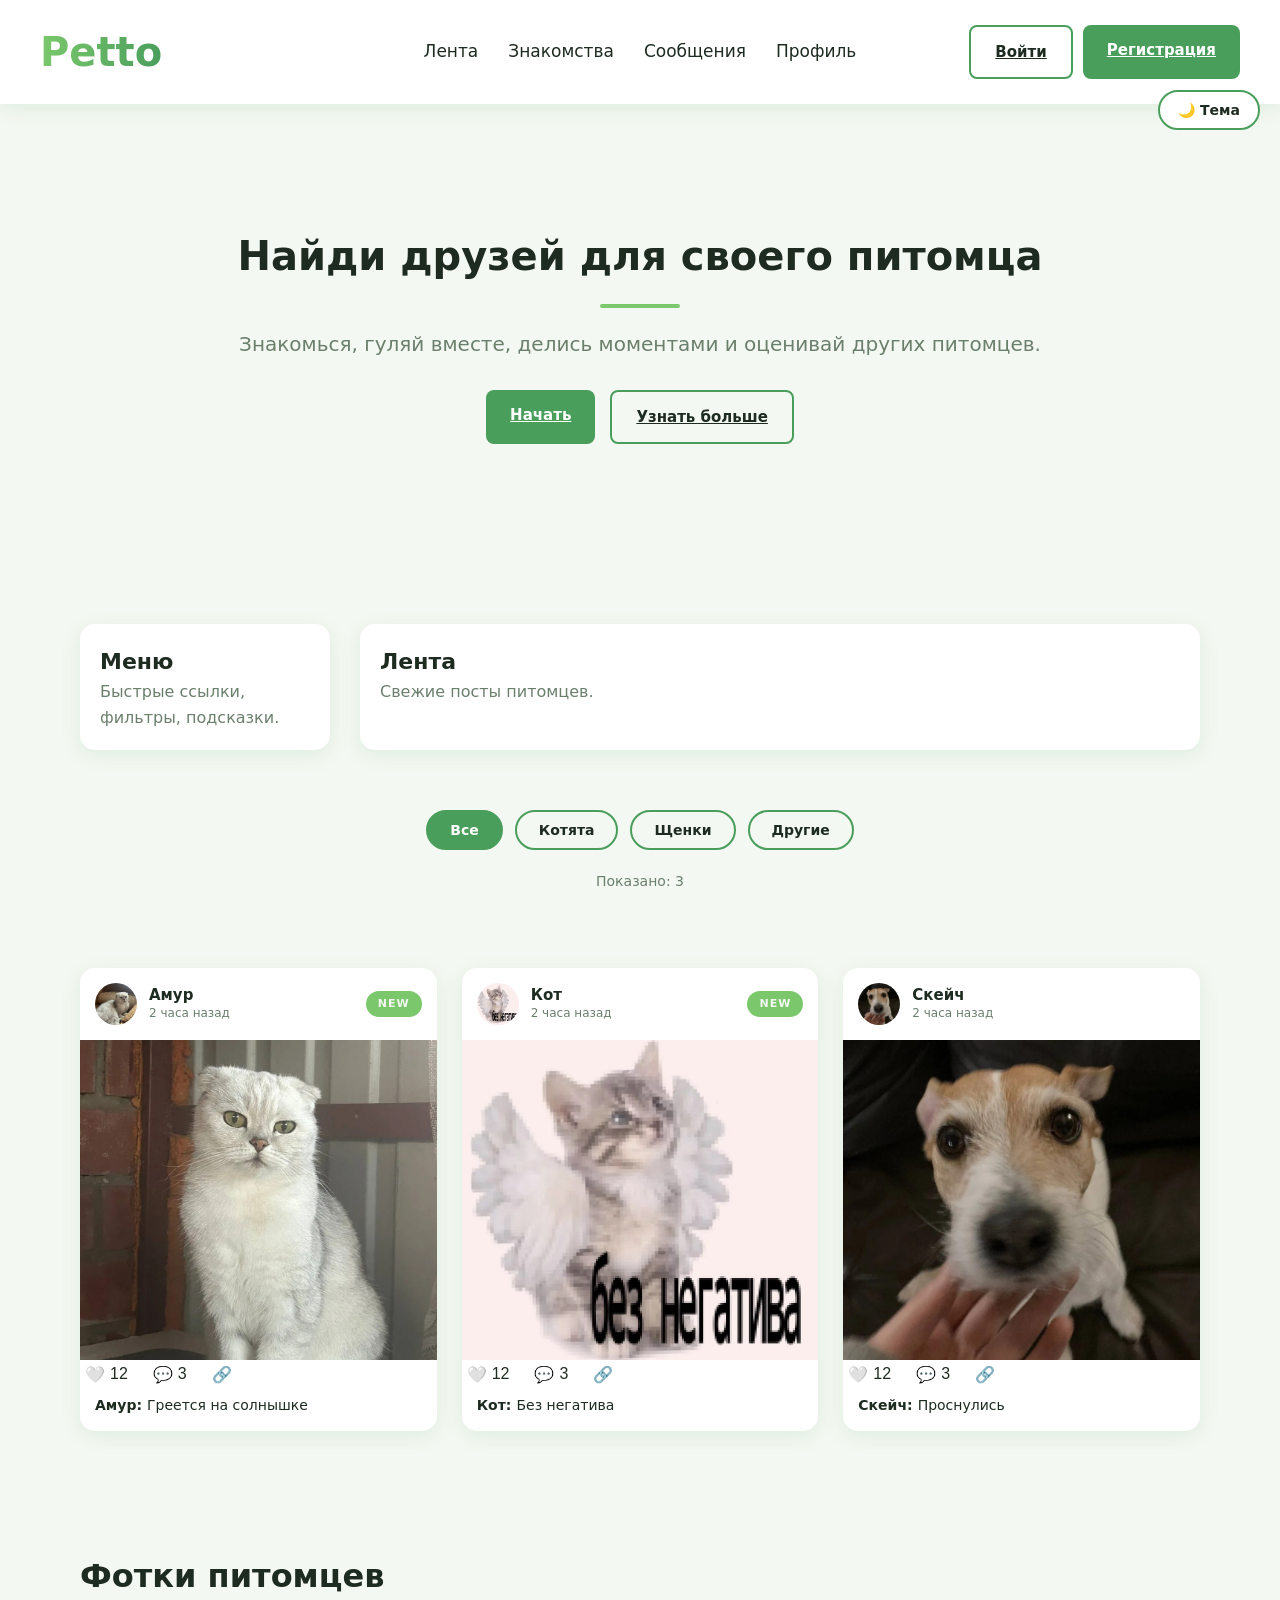
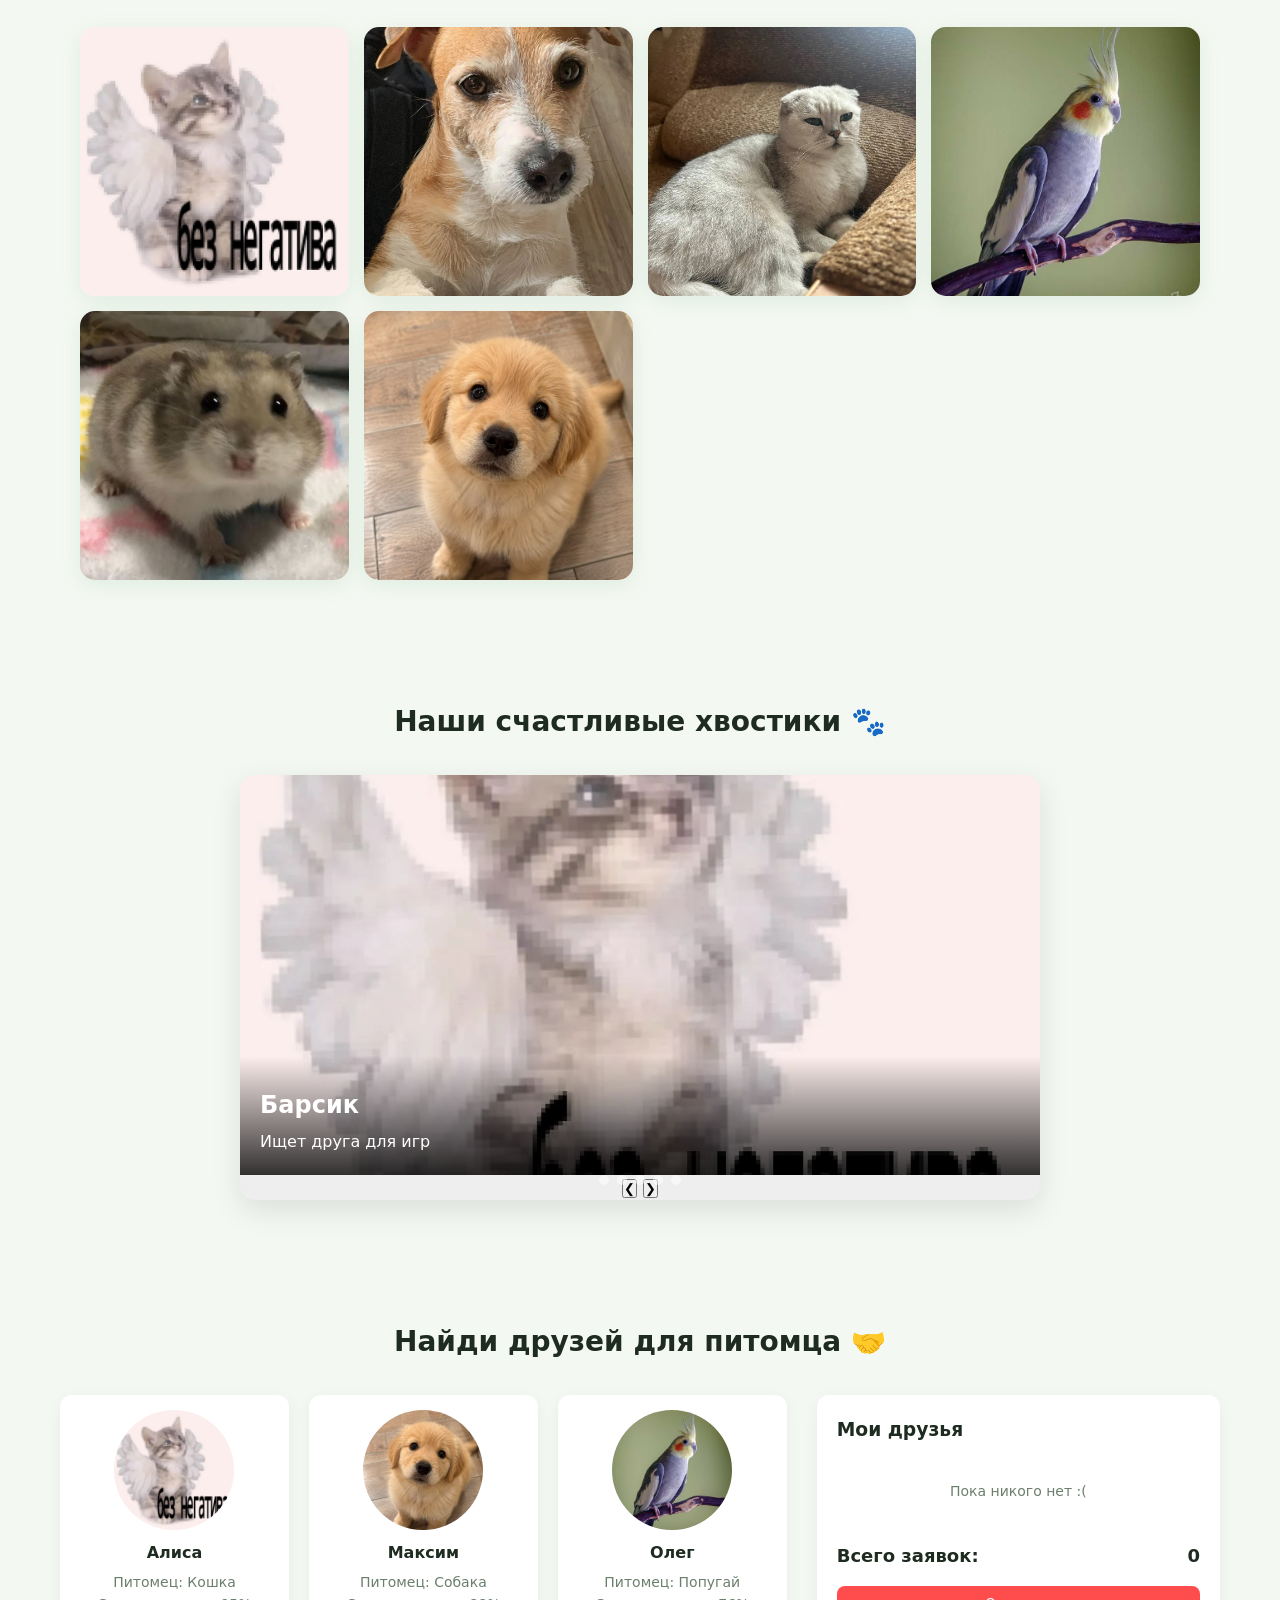
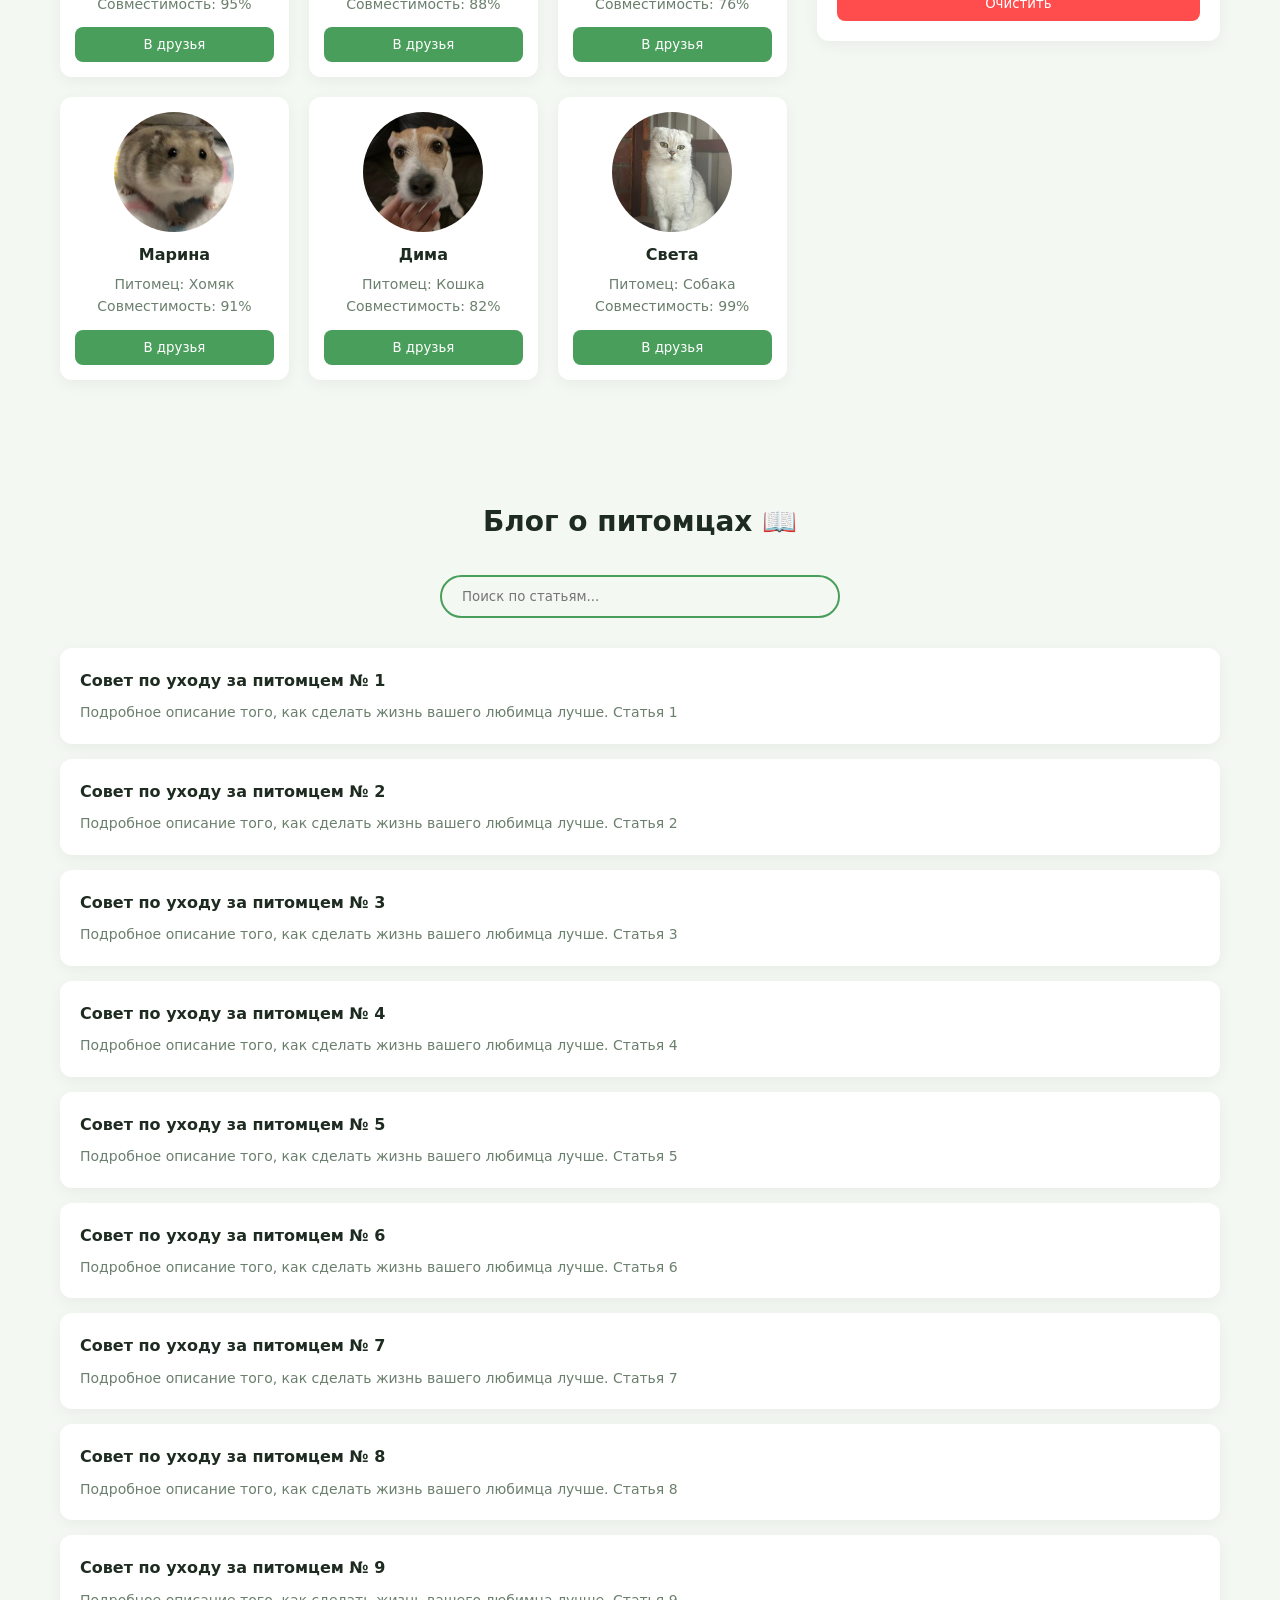
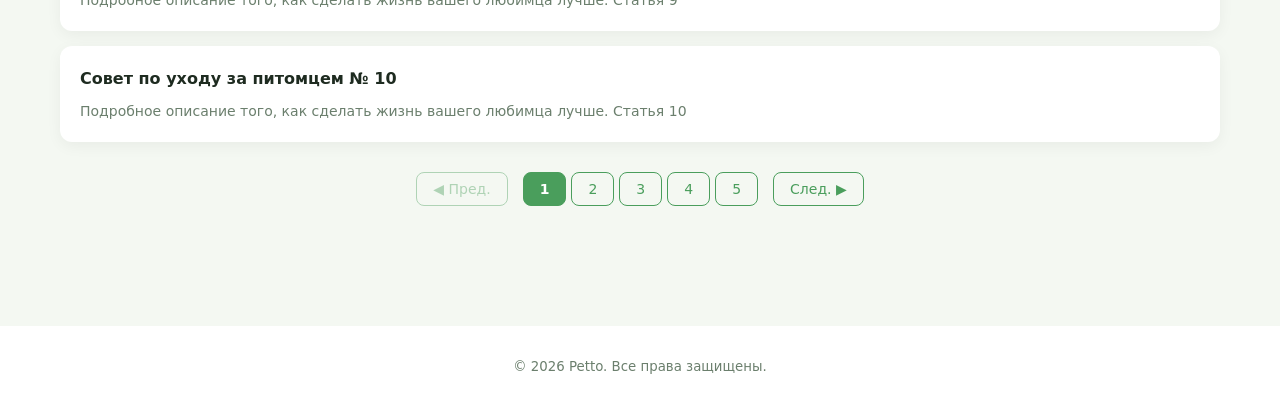
==== commit a9d1b79c: "слайдер, друзья, плагинация" ====
--- a/index.html
+++ b/index.html
@@ -194,7 +194,45 @@
       </section>
     </section>
 
-
+    <section class="slider-section">
+      <h2>Наши счастливые хвостики 🐾</h2>
+      <div class="slider" id="sliderContainer">
+        <div class="slider_track" id="sliderTrack"></div>
+        <button class="slider-btn slider_prev" id="btnPrev">❮</button>
+        <button class="slider-btn slider_next" id="btnNext">❯</button>
+        <div class="slider_dots" id="sliderDots"></div>
+      </div>
+    </section>
+
+    <section class="friends-section">
+      <h2>Найди друзей для питомца 🤝</h2>
+      <div class="friends-layout">
+        <div class="friends-catalog" id="friendsCatalog">
+        </div>
+        <div class="friends-cart">
+          <h3>Мои друзья</h3>
+          <div id="friendsCartList">
+            <p class="friends-cart-empty">Пока никого нет :(</p>
+          </div>
+          <div class="friends-cart-total">
+            <span>Всего заявок:</span>
+            <span id="friendsCartTotal">0</span>
+          </div>
+          <button class="friends-btn-clear" id="btnClearCart">Очистить</button>
+        </div>
+      </div>
+    </section>
+
+    <section class="blog-section">
+      <h2>Блог о питомцах 📖</h2>
+      <input type="text" id="blogSearchInput" class="blog-search" placeholder="Поиск по статьям...">
+      <div class="blog-list" id="blogList"></div>
+      <div class="pagination">
+        <button id="btnPrevPage" class="pagination-btn">◀ Пред.</button>
+        <div class="pagination-numbers" id="paginationNumbers"></div>
+        <button id="btnNextPage" class="pagination-btn">След. ▶</button>
+      </div>
+    </section>
   </main>
 
   <footer class="footer">
--- a/style.css
+++ b/style.css
@@ -732,9 +732,367 @@
     filter: brightness(0.9);
 }
 
-/* На компьютере мобильное меню скрыто */
+
 @media (min-width: 769px) {
     .mobile-nav {
         display: none;
     }
+}
+
+/*слайдер*/
+.slider-section {
+    padding: 60px 20px;
+    max-width: 1200px;
+    margin: 0 auto;
+    text-align: center;
+}
+.slider-section h2 {
+    margin-bottom: 30px;
+    font-size: 28px;
+    color: var(--text);
+}
+.slider {
+    position: relative;
+    max-width: 800px;
+    margin: 0 auto;
+    overflow: hidden;
+    border-radius: 15px;
+    box-shadow: 0 10px 30px rgba(0, 0, 0, 0.1);
+    background: #eee;
+}
+.slider_track {
+    display: flex;
+    transition: transform 0.4s ease-in-out;
+    width: 100%;
+}
+.slide {
+    min-width: 100%;
+    flex-shrink: 0;
+    position: relative;
+}
+.slide img {
+    width: 100%;
+    height: 400px;
+    object-fit: cover;
+    display: block;
+}
+.slide-content {
+    position: absolute;
+    bottom: 0;
+    left: 0;
+    right: 0;
+    background: linear-gradient(transparent, rgba(0, 0, 0, 0.8));
+    color: white;
+    padding: 30px 20px 20px;
+    text-align: left;
+}
+.slide-content h3 {
+    margin-bottom: 5px;
+    font-size: 24px;
+}
+.slider_btn {
+    position: absolute;
+    top: 50%;
+    transform: translateY(-50%);
+    background: rgba(255, 255, 255, 0.8);
+    border: none;
+    width: 40px;
+    height: 40px;
+    border-radius: 50%;
+    font-size: 18px;
+    cursor: pointer;
+    z-index: 2;
+    transition: background 0.3s;
+}
+.slider_btn:hover {
+    background: #fff;
+}
+.slider_prev {
+    left: 10px;
+}
+.slider_next {
+    right: 10px;
+}
+.slider_dots {
+    position: absolute;
+    bottom: 15px;
+    left: 50%;
+    transform: translateX(-50%);
+    display: flex;
+    gap: 8px;
+    z-index: 2;
+}
+.slider-dot {
+    width: 10px;
+    height: 10px;
+    border-radius: 50%;
+    background: rgba(255, 255, 255, 0.5);
+    cursor: pointer;
+    transition: transform 0.2s, background 0.2s;
+}
+.slider-dot:active {
+    background: #fff;
+    transform: scale(1.2);
+}
+
+/*Друзья*/
+.friends-section {
+    padding: 60px 20px;
+    max-width: 1200px;
+    margin: 0 auto;
+    text-align: center;
+}
+
+.friends-section h2 {
+    margin-bottom: 30px;
+    font-size: 28px;
+    color: var(--text);
+}
+
+.friends-layout {
+    display: flex;
+    gap: 30px;
+    text-align: left;
+    flex-wrap: wrap;
+    align-items: flex-start;
+}
+.friends-catalog {
+    flex: 2;
+    min-width: 0;
+    display: grid;
+    grid-template-columns: repeat(auto-fill, minmax(200px, 1fr));
+    gap: 20px;
+}
+
+.friend-card {
+    background: var(--card-bg);
+    border-radius: 12px;
+    padding: 15px;
+    text-align: center;
+    box-shadow: 0 4px 15px rgba(0, 0, 0, 0.05);
+    transition: transform var(--transition);
+}
+
+.friend-card:hover {
+    transform: translateY(-3px);
+}
+.friend-card img {
+    width: 100%;
+    max-width: 120px;
+    aspect-ratio: 1 / 1;
+    object-fit: cover;
+    border-radius: 50%;
+    margin: 0 auto 10px;
+    display: block;
+}
+
+.friend-card h4 {
+    margin-bottom: 5px;
+    color: var(--text);
+}
+
+.friend-card p {
+    font-size: 14px;
+    color: var(--text-muted);
+    margin-bottom: 12px;
+}
+.friends-btn-add {
+    width: 100%;
+    padding: 10px;
+    background: var(--accent);
+    color: white;
+    border: none;
+    border-radius: 8px;
+    cursor: pointer;
+    font-family: inherit;
+    transition: background 0.3s;
+}
+
+.friends-btn-add:hover {
+    background: var(--neon);
+}
+
+.friends-btn-add:disabled {
+    background: #ccc;
+    cursor: not-allowed;
+}
+.friends-cart {
+    flex: 1;
+    min-width: 260px;
+    background: var(--card-bg);
+    padding: 20px;
+    border-radius: 12px;
+    box-shadow: 0 4px 15px rgba(0, 0, 0, 0.05);
+    height: fit-content;
+}
+
+.friends-cart h3 {
+    margin-bottom: 15px;
+    color: var(--text);
+}
+
+.friends-cart-empty {
+    text-align: center;
+    color: var(--text-muted);
+    font-size: 14px;
+    padding: 20px 0;
+}
+.friends-cart-item {
+    display: flex;
+    justify-content: space-between;
+    align-items: center;
+    border-bottom: 1px solid rgba(0, 0, 0, 0.1);
+    padding: 10px 0;
+}
+
+.friends-cart-item-info {
+    display: flex;
+    flex-direction: column;
+}
+
+.friends-cart-item-info strong {
+    color: var(--text);
+}
+
+.friends-cart-item-info small {
+    color: var(--text-muted);
+}
+.friends-cart-item-controls {
+    display: flex;
+    align-items: center;
+    gap: 8px;
+}
+
+.friends-cart-item-controls button {
+    width: 26px;
+    height: 26px;
+    border-radius: 50%;
+    border: 1px solid var(--accent);
+    background: transparent;
+    color: var(--accent);
+    cursor: pointer;
+    font-family: inherit;
+    transition: background 0.2s, color 0.2s;
+}
+.friends-cart-item-controls button:hover {
+    background: var(--accent);
+    color: white;
+}
+
+.friends-cart-total {
+    display: flex;
+    justify-content: space-between;
+    font-weight: bold;
+    margin-top: 20px;
+    font-size: 18px;
+    color: var(--text);
+}
+
+.friends-btn-clear {
+    width: 100%;
+    margin-top: 15px;
+    padding: 10px;
+    background: #ff4d4d;
+    color: white;
+    border: none;
+    border-radius: 8px;
+    cursor: pointer;
+    font-family: inherit;
+    transition: filter 0.2s;
+}
+
+.friends-btn-clear:hover {
+    filter: brightness(0.9);
+}
+
+/*пагитация*/
+.blog-section {
+    padding: 60px 20px;
+    max-width: 1200px;
+    margin: 0 auto;
+    text-align: center;
+}
+
+.blog-section h2 {
+    margin-bottom: 30px;
+    font-size: 28px;
+    color: var(--text);
+}
+
+.blog-search {
+    width: 100%;
+    max-width: 400px;
+    padding: 12px 20px;
+    border: 2px solid var(--accent);
+    border-radius: 30px;
+    margin-bottom: 30px;
+    outline: none;
+    font-family: inherit;
+    background: var(--bg);
+    color: var(--text);
+}
+.blog-list {
+    display: flex;
+    flex-direction: column;
+    gap: 15px;
+    text-align: left;
+    margin-bottom: 30px;
+}
+
+.blog-item {
+    background: var(--card-bg);
+    padding: 20px;
+    border-radius: 12px;
+    box-shadow: 0 4px 15px rgba(0, 0, 0, 0.05);
+}
+
+.blog-item h4 {
+    margin-bottom: 8px;
+    color: var(--text);
+}
+
+.blog-item p {
+    color: var(--text-muted);
+    font-size: 14px;
+}
+.pagination {
+    display: flex;
+    justify-content: center;
+    align-items: center;
+    gap: 15px;
+    flex-wrap: wrap;
+}
+
+.pagination-numbers {
+    display: flex;
+    gap: 5px;
+    flex-wrap: wrap;
+}
+.pagination-btn,
+.pagination-num {
+    padding: 8px 16px;
+    border: 1px solid var(--accent);
+    background: transparent;
+    color: var(--accent);
+    border-radius: 8px;
+    cursor: pointer;
+    font-family: inherit;
+    font-size: 14px;
+    transition: background 0.2s, color 0.2s;
+}
+
+.pagination-btn:hover:not(:disabled),
+.pagination-num:hover {
+    background: var(--accent);
+    color: white;
+}
+
+.pagination-num.active {
+    background: var(--accent);
+    color: white;
+    font-weight: 700;
+}
+.pagination-btn:disabled {
+    opacity: 0.4;
+    cursor: not-allowed;
 }
